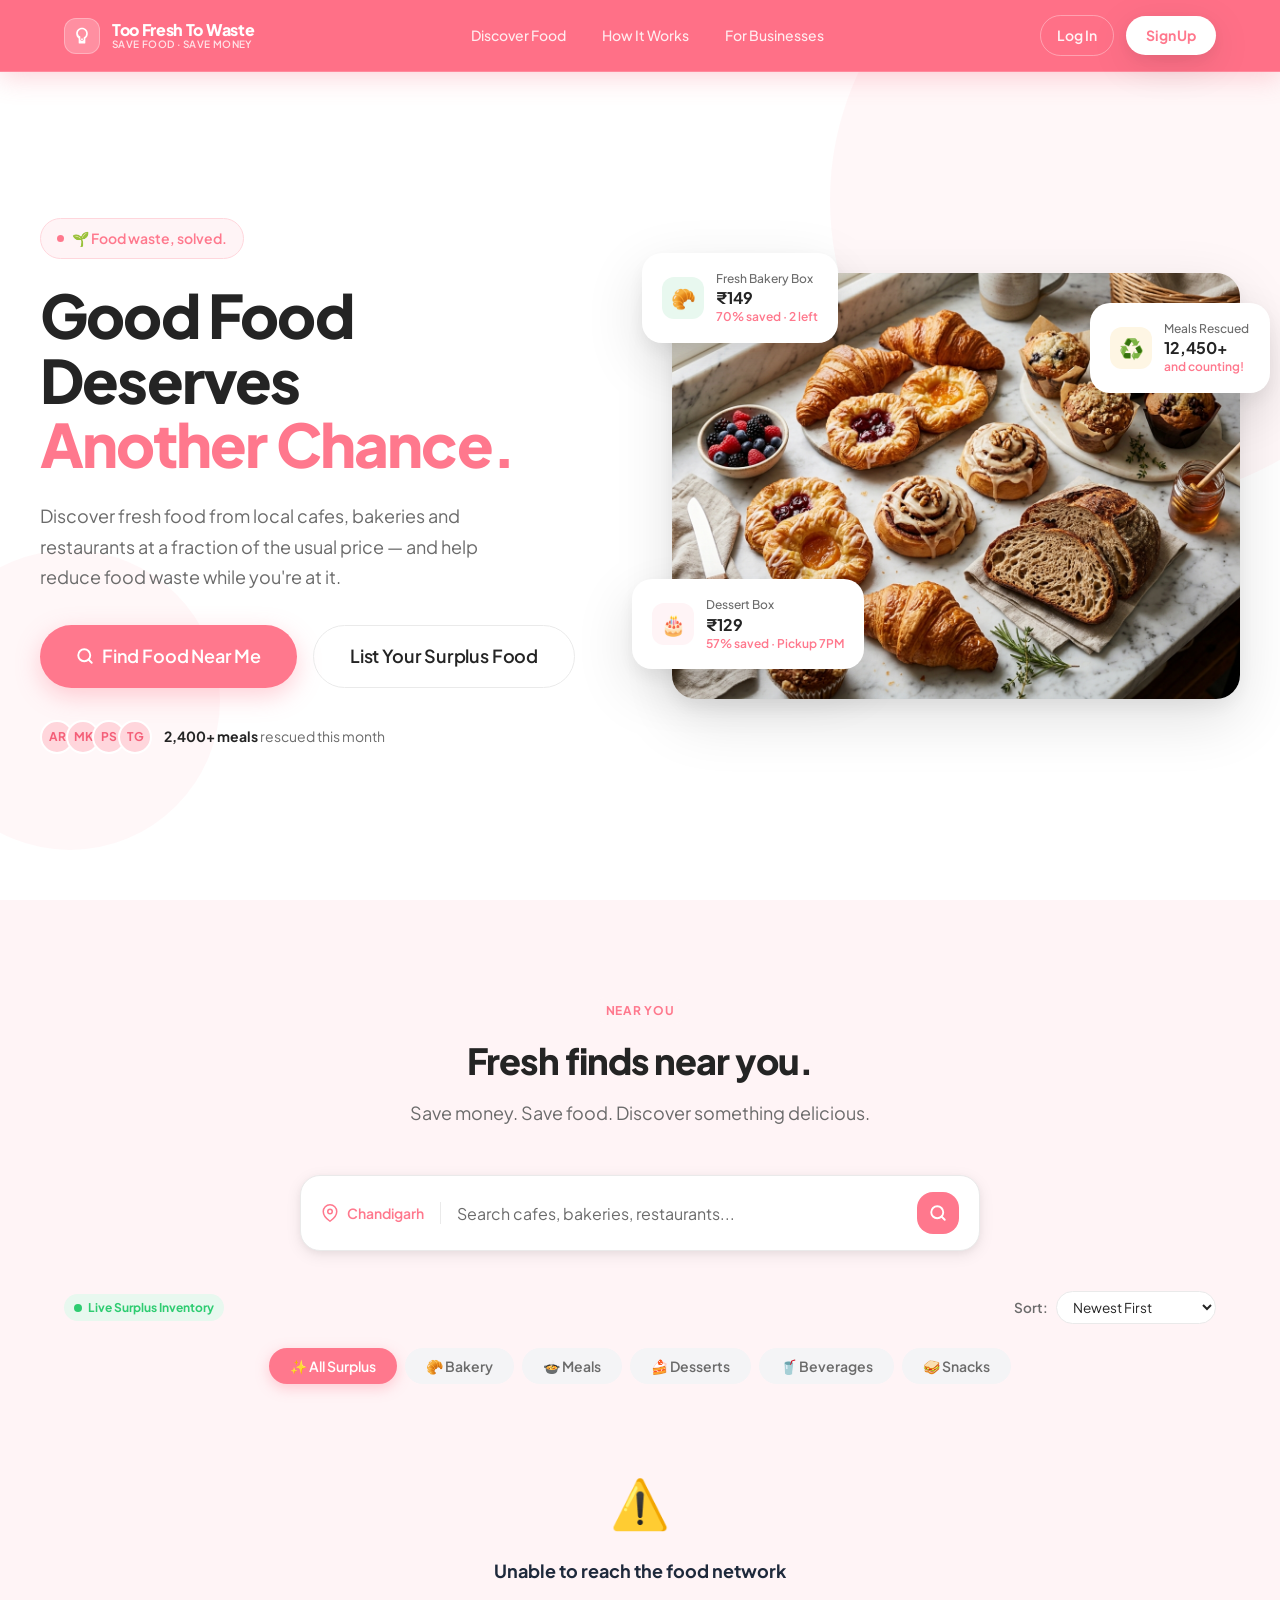
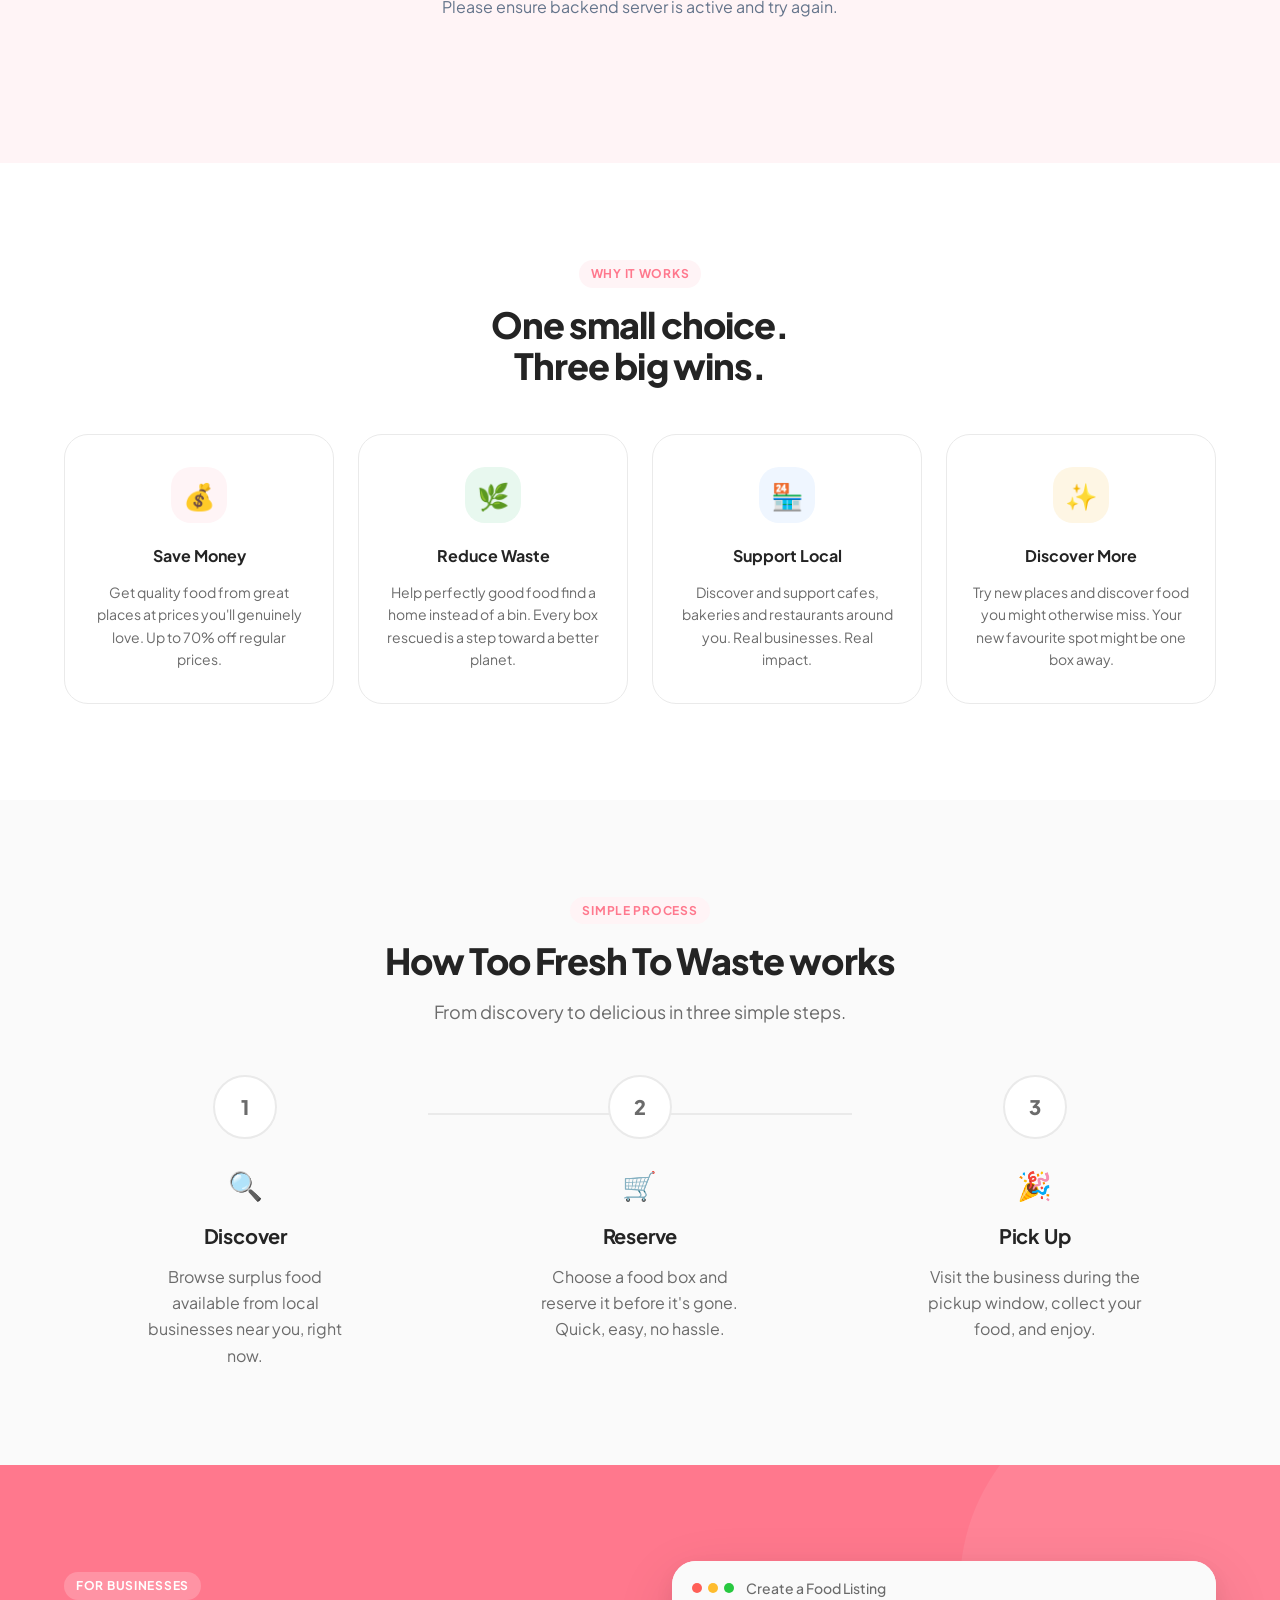
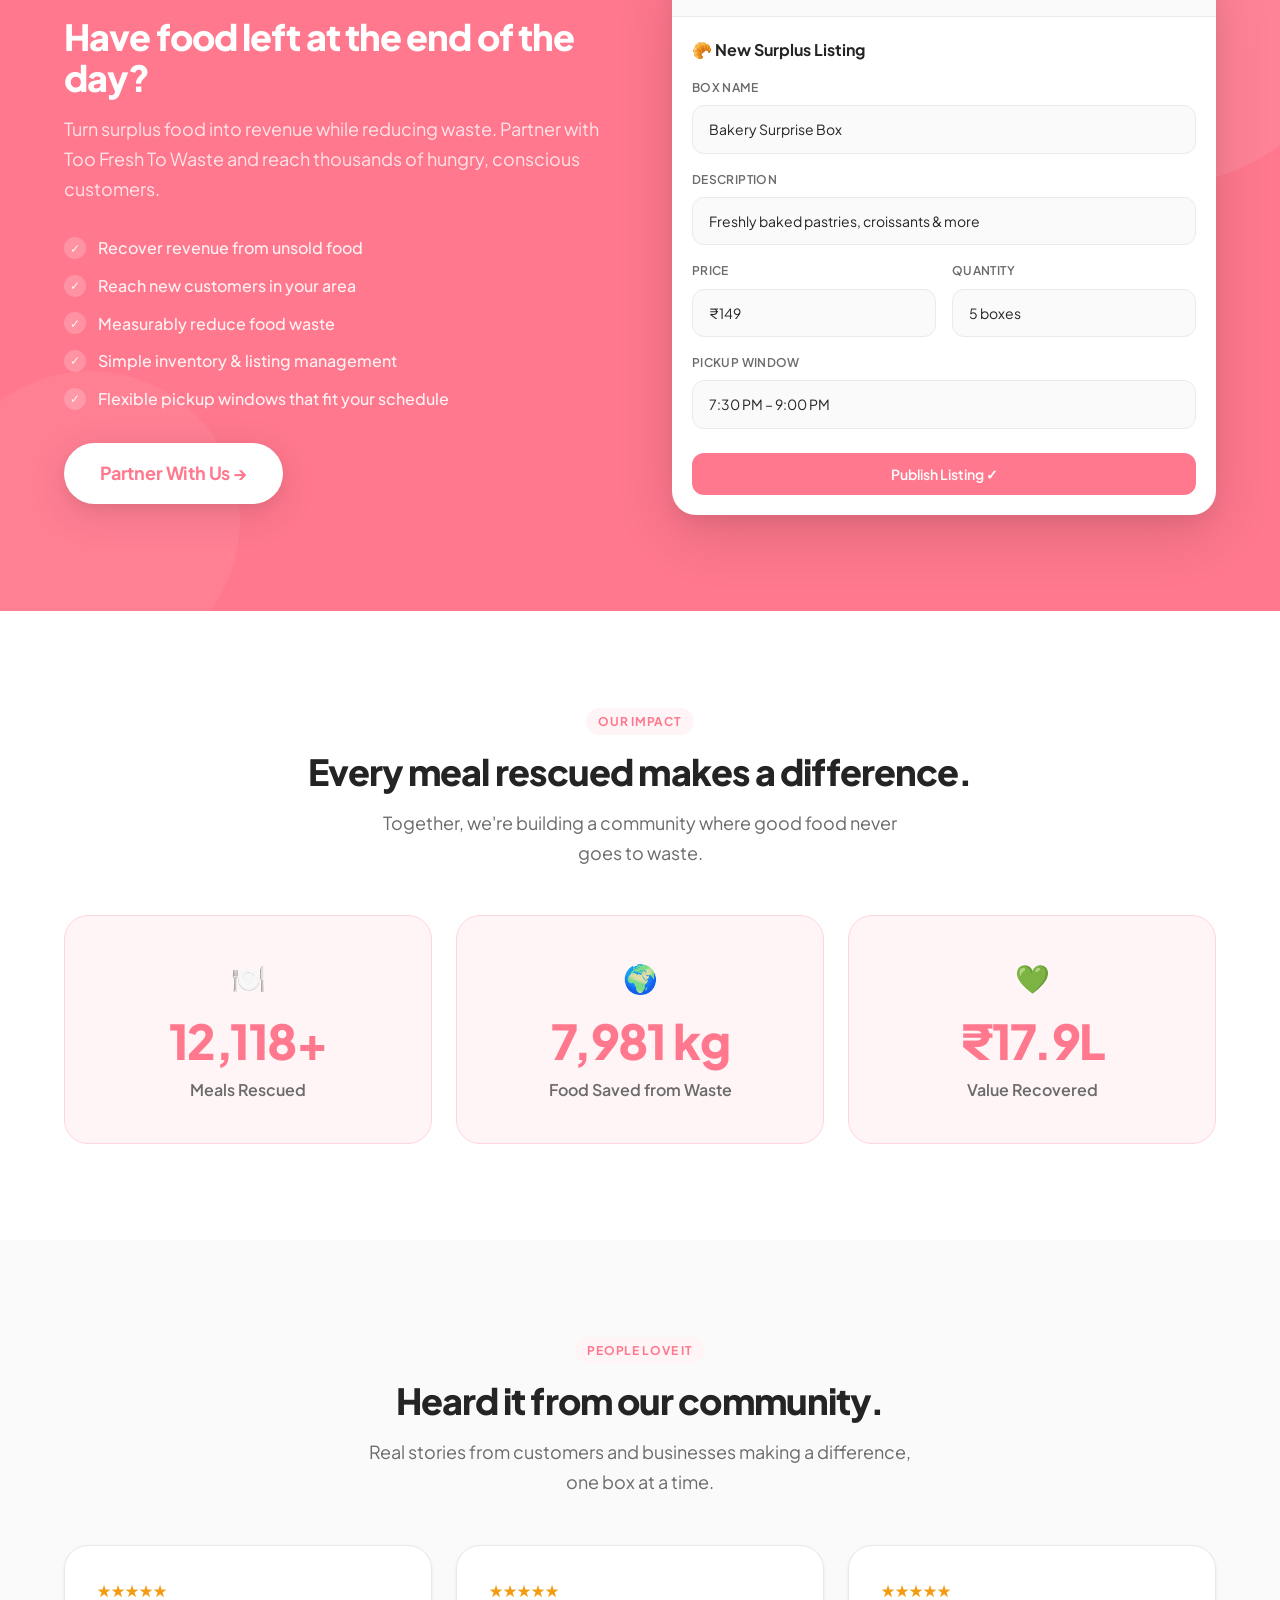
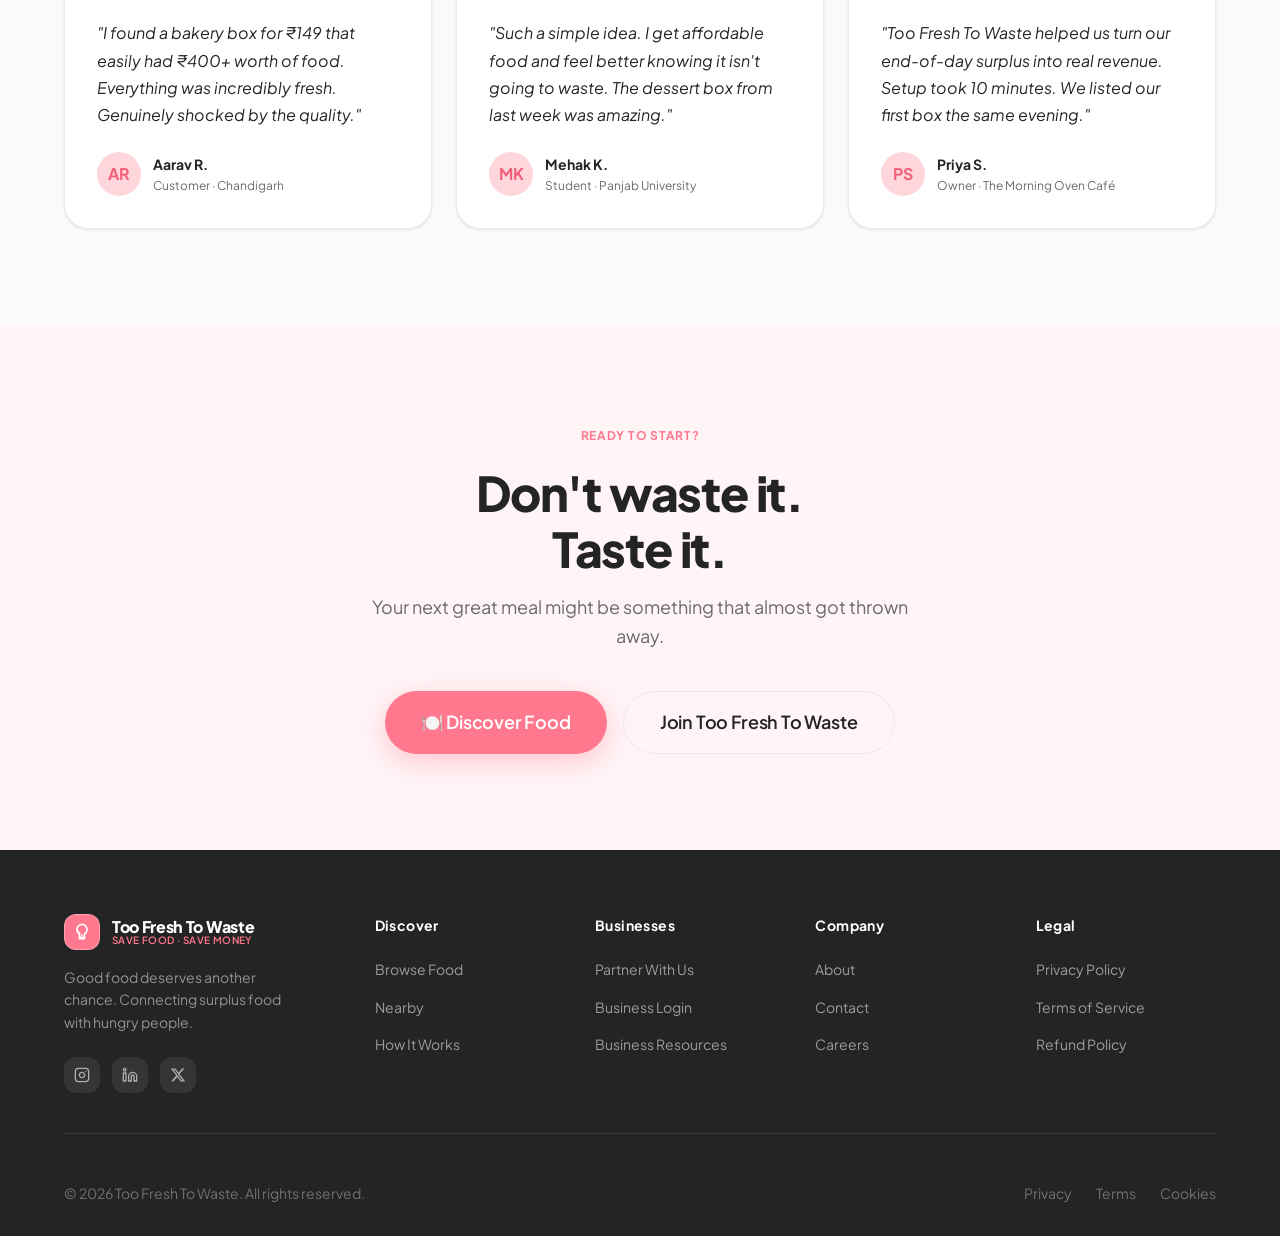
==== admin-dashboard.html @ fe107656 "feat: complete live full-stack TFTW platform with real-time sync, 3 portals, and atomic booking" ====
<!DOCTYPE html>
<html lang="en">
<head>
  <meta charset="UTF-8" />
  <meta name="viewport" content="width=device-width, initial-scale=1.0" />
  <title>Admin Supervision Portal — Too Fresh To Waste</title>
  <link rel="stylesheet" href="assets/css/style.css" />
  <link rel="preconnect" href="https://fonts.googleapis.com" />
  <link rel="preconnect" href="https://fonts.gstatic.com" crossorigin />
  <style>
    .chart-container {
      display: grid;
      grid-template-columns: 2fr 1fr;
      gap: 20px;
      margin-bottom: 28px;
    }
    .chart-card {
      background: #FFFFFF;
      border: 1px solid #E2E8F0;
      border-radius: var(--radius-lg);
      padding: 20px;
      box-shadow: 0 1px 3px rgba(0,0,0,0.04);
    }
    .bar-chart {
      display: flex;
      align-items: flex-end;
      gap: 16px;
      height: 180px;
      padding-top: 20px;
      border-bottom: 2px solid #E2E8F0;
    }
    .bar-col {
      flex: 1;
      display: flex;
      flex-direction: column;
      align-items: center;
      gap: 6px;
      height: 100%;
      justify-content: flex-end;
    }
    .bar-fill {
      width: 100%;
      max-width: 44px;
      background: var(--color-primary);
      border-top-left-radius: 6px;
      border-top-right-radius: 6px;
      transition: height 0.6s cubic-bezier(0.16, 1, 0.3, 1);
      position: relative;
    }
    .bar-fill:hover {
      background: var(--color-primary-hover);
    }
    .bar-fill:hover::after {
      content: attr(data-tooltip);
      position: absolute;
      top: -26px;
      left: 50%;
      transform: translateX(-50%);
      background: #1E293B;
      color: #FFF;
      font-size: 11px;
      padding: 2px 6px;
      border-radius: 4px;
      white-space: nowrap;
    }
    .bar-label {
      font-size: 11px;
      font-weight: 700;
      color: #64748B;
    }
    @media (max-width: 900px) {
      .chart-container {
        grid-template-columns: 1fr;
      }
    }
  </style>
</head>
<body>

  <div class="dash-layout">
    <!-- Sidebar -->
    <aside class="dash-sidebar">
      <div class="dash-brand">
        <a href="index.html" class="logo">
          <div class="logo-icon">
            <svg viewBox="0 0 24 24" xmlns="http://www.w3.org/2000/svg">
              <path d="M12 2C8 2 5 5 5 9c0 2.5 1.2 4.7 3 6.1V20a1 1 0 0 0 1 1h6a1 1 0 0 0 1-1v-4.9c1.8-1.4 3-3.6 3-6.1 0-4-3-7-7-7zm-1 16v-3h2v3h-2zm3-5.3V17h-4v-4.3A5 5 0 0 1 7 9c0-2.8 2.2-5 5-5s5 2.2 5 5a5 5 0 0 1-3 4.7z"/>
            </svg>
          </div>
          <div class="logo-text">
            <span class="brand-name">Too Fresh</span>
            <span class="brand-tagline">Admin Operations</span>
          </div>
        </a>
      </div>

      <nav class="dash-nav">
        <a href="#overview" class="dash-nav-item active" data-tab="overview">
          <span>📊 System Overview</span>
        </a>
        <a href="#orders" class="dash-nav-item" data-tab="orders">
          <span>📦 All Bookings</span>
          <span class="dash-nav-badge" id="adminBookingsBadge">0</span>
        </a>
        <a href="#restaurants" class="dash-nav-item" data-tab="restaurants">
          <span>🏪 Food Partners</span>
        </a>
        <a href="#listings" class="dash-nav-item" data-tab="listings">
          <span>🥐 Platform Listings</span>
        </a>
        <a href="#users" class="dash-nav-item" data-tab="users">
          <span>👥 User Accounts</span>
        </a>
        <a href="index.html" class="dash-nav-item" target="_blank">
          <span>🌐 Public Marketplace ↗</span>
        </a>
      </nav>

      <div style="padding-top:20px; border-top:1px solid #E2E8F0;">
        <div style="margin-bottom:12px; font-size:0.85rem; color:#64748B;">
          <strong id="adminName" style="color:#1E293B; display:block; font-size:0.95rem;">TFTW Administrator</strong>
          <span id="adminEmail">admin@tftw.dev</span>
        </div>
        <button class="btn btn-outline btn-sm" id="adminLogoutBtn" style="width:100%;">Log Out</button>
      </div>
    </aside>

    <!-- Main Content -->
    <main class="dash-main">
      <header class="dash-topbar">
        <div>
          <h2 id="pageTitle" style="font-size:1.35rem; font-weight:800; color:#1E293B;">Central Management Console</h2>
          <span style="font-size:0.82rem; color:#64748B;">Global monitoring of orders, partners, inventory &amp; waste saved</span>
        </div>
        <div style="display:flex; align-items:center; gap:16px;">
          <span class="live-pulse">Connected to Live Backend</span>
        </div>
      </header>

      <div class="dash-content">

        <!-- TAB 1: OVERVIEW -->
        <section id="tab-overview" class="tab-pane">
          <!-- KPI Metrics Row -->
          <div class="dash-stats-grid">
            <div class="dash-stat-card">
              <div class="dash-stat-icon green">💰</div>
              <div>
                <div class="dash-stat-value" id="kpiRevenue">₹0</div>
                <div class="dash-stat-label">Platform Volume</div>
              </div>
            </div>
            <div class="dash-stat-card">
              <div class="dash-stat-icon pink">🍽️</div>
              <div>
                <div class="dash-stat-value" id="kpiMealsSold">0</div>
                <div class="dash-stat-label">Meals Rescued</div>
              </div>
            </div>
            <div class="dash-stat-card">
              <div class="dash-stat-icon blue">📦</div>
              <div>
                <div class="dash-stat-value" id="kpiTotalBookings">0</div>
                <div class="dash-stat-label">Total Bookings</div>
              </div>
            </div>
            <div class="dash-stat-card">
              <div class="dash-stat-icon amber">🏪</div>
              <div>
                <div class="dash-stat-value" id="kpiPartners">0</div>
                <div class="dash-stat-label">Active Partners</div>
              </div>
            </div>
            <div class="dash-stat-card">
              <div class="dash-stat-icon green">🌱</div>
              <div>
                <div class="dash-stat-value" id="kpiFoodSaved">0 kg</div>
                <div class="dash-stat-label">Food Saved from Waste</div>
              </div>
            </div>
            <div class="dash-stat-card">
              <div class="dash-stat-icon pink">👥</div>
              <div>
                <div class="dash-stat-value" id="kpiCustomers">0</div>
                <div class="dash-stat-label">Customers</div>
              </div>
            </div>
          </div>

          <!-- Charts Visualization -->
          <div class="chart-container">
            <div class="chart-card">
              <h3 style="font-size:1.05rem; font-weight:700; color:#1E293B; margin-bottom:4px;">Daily Bookings Trend (Last 7 Days)</h3>
              <p style="font-size:0.8rem; color:#64748B; margin-bottom:12px;">Real-time booking volume per day</p>
              <div class="bar-chart" id="dailyTrendChart">
                <!-- Rendered dynamically -->
              </div>
            </div>

            <div class="chart-card">
              <h3 style="font-size:1.05rem; font-weight:700; color:#1E293B; margin-bottom:4px;">Order Status Breakdown</h3>
              <p style="font-size:0.8rem; color:#64748B; margin-bottom:16px;">Platform fulfillment health</p>
              <div id="statusBreakdown" style="display:flex; flex-direction:column; gap:12px;">
                <!-- Rendered dynamically -->
              </div>
            </div>
          </div>

          <!-- Live Activity Feed Table -->
          <div class="data-panel">
            <div class="data-panel-header">
              <div>
                <h3 style="font-size:1.1rem; font-weight:700; color:#1E293B;">Recent Marketplace Activity</h3>
                <p style="font-size:0.82rem; color:#64748B;">Latest bookings captured by the system</p>
              </div>
              <button class="btn btn-outline btn-sm" onclick="switchTab('orders')">View All Bookings →</button>
            </div>
            <div class="data-table-wrapper">
              <table class="data-table">
                <thead>
                  <tr>
                    <th>Order #</th>
                    <th>Customer</th>
                    <th>Food Partner</th>
                    <th>Item</th>
                    <th>Qty</th>
                    <th>Total</th>
                    <th>PIN</th>
                    <th>Status</th>
                    <th>Time</th>
                  </tr>
                </thead>
                <tbody id="overviewRecentOrdersTable">
                  <tr><td colspan="9" style="text-align:center; padding:30px; color:#888;">Loading activity...</td></tr>
                </tbody>
              </table>
            </div>
          </div>
        </section>

        <!-- TAB 2: ALL ORDERS -->
        <section id="tab-orders" class="tab-pane" style="display:none;">
          <div class="data-panel">
            <div class="data-panel-header">
              <div>
                <h3 style="font-size:1.1rem; font-weight:700; color:#1E293B;">Platform Bookings &amp; Orders</h3>
                <p style="font-size:0.82rem; color:#64748B;">Inspect, track, and verify customer orders across all food partners</p>
              </div>
              <div style="display:flex; gap:10px;">
                <select id="adminOrderStatusFilter" class="form-input" style="padding:6px 12px; font-size:0.85rem;" onchange="loadAdminOrders()">
                  <option value="">All Fulfillment Statuses</option>
                  <option value="CONFIRMED">Confirmed</option>
                  <option value="PENDING">Pending</option>
                  <option value="READY_FOR_PICKUP">Ready for Pickup</option>
                  <option value="COMPLETED">Completed</option>
                  <option value="CANCELLED">Cancelled</option>
                </select>
              </div>
            </div>
            <div class="data-table-wrapper">
              <table class="data-table">
                <thead>
                  <tr>
                    <th>Order #</th>
                    <th>Customer</th>
                    <th>Customer Phone</th>
                    <th>Restaurant</th>
                    <th>Item</th>
                    <th>Qty</th>
                    <th>Amount</th>
                    <th>Pickup Window</th>
                    <th>Status</th>
                    <th>Timestamp</th>
                  </tr>
                </thead>
                <tbody id="allAdminOrdersTable">
                  <tr><td colspan="10" style="text-align:center; padding:30px; color:#888;">Loading orders...</td></tr>
                </tbody>
              </table>
            </div>
          </div>
        </section>

        <!-- TAB 3: RESTAURANTS -->
        <section id="tab-restaurants" class="tab-pane" style="display:none;">
          <div class="data-panel">
            <div class="data-panel-header">
              <div>
                <h3 style="font-size:1.1rem; font-weight:700; color:#1E293B;">Registered Food Partners</h3>
                <p style="font-size:0.82rem; color:#64748B;">Supervise restaurant status, locations, and approval</p>
              </div>
            </div>
            <div class="data-table-wrapper">
              <table class="data-table">
                <thead>
                  <tr>
                    <th>Business Name</th>
                    <th>Owner Account</th>
                    <th>Category</th>
                    <th>City / Address</th>
                    <th>Phone</th>
                    <th>Status</th>
                    <th>Actions</th>
                  </tr>
                </thead>
                <tbody id="adminRestaurantsTable">
                  <tr><td colspan="7" style="text-align:center; padding:30px; color:#888;">Loading partners...</td></tr>
                </tbody>
              </table>
            </div>
          </div>
        </section>

        <!-- TAB 4: LISTINGS -->
        <section id="tab-listings" class="tab-pane" style="display:none;">
          <div class="data-panel">
            <div class="data-panel-header">
              <div>
                <h3 style="font-size:1.1rem; font-weight:700; color:#1E293B;">All Platform Food Listings</h3>
                <p style="font-size:0.82rem; color:#64748B;">Supervise surplus offerings across Chandigarh</p>
              </div>
            </div>
            <div class="data-table-wrapper">
              <table class="data-table">
                <thead>
                  <tr>
                    <th>Item Name</th>
                    <th>Food Partner</th>
                    <th>Category</th>
                    <th>Original</th>
                    <th>Discounted</th>
                    <th>Available Stock</th>
                    <th>Pickup Window</th>
                    <th>Status</th>
                    <th>Action</th>
                  </tr>
                </thead>
                <tbody id="adminListingsTable">
                  <tr><td colspan="9" style="text-align:center; padding:30px; color:#888;">Loading listings...</td></tr>
                </tbody>
              </table>
            </div>
          </div>
        </section>

        <!-- TAB 5: USERS -->
        <section id="tab-users" class="tab-pane" style="display:none;">
          <div class="data-panel">
            <div class="data-panel-header">
              <div>
                <h3 style="font-size:1.1rem; font-weight:700; color:#1E293B;">Platform Users</h3>
                <p style="font-size:0.82rem; color:#64748B;">Customer and Partner accounts with status toggle</p>
              </div>
              <input type="text" id="userSearchInput" class="form-input" placeholder="Search user by name or email..." style="max-width:280px; padding:6px 12px; font-size:0.85rem;" oninput="debounceUserSearch()" />
            </div>
            <div class="data-table-wrapper">
              <table class="data-table">
                <thead>
                  <tr>
                    <th>User ID</th>
                    <th>Name</th>
                    <th>Email</th>
                    <th>Phone</th>
                    <th>Role</th>
                    <th>Account Status</th>
                    <th>Joined</th>
                    <th>Action</th>
                  </tr>
                </thead>
                <tbody id="adminUsersTable">
                  <tr><td colspan="8" style="text-align:center; padding:30px; color:#888;">Loading users...</td></tr>
                </tbody>
              </table>
            </div>
          </div>
        </section>

      </div>
    </main>
  </div>

  <script src="assets/js/auth.js"></script>
  <script src="assets/js/api.js"></script>
  <script src="assets/js/realtime.js"></script>
  <script>
    // Guard: Only ADMIN accounts allowed
    if (!Auth.isLoggedIn()) {
      window.location.href = 'login.html';
    }

    const user = Auth.getUser();
    if (!user || (!user.is_staff && !user.is_superuser && user.account_type !== 'admin')) {
      alert('Access restricted to Platform Administrators.');
      window.location.href = 'index.html';
    }

    if (user) {
      document.getElementById('adminName').textContent = user.full_name || 'TFTW Administrator';
      document.getElementById('adminEmail').textContent = user.email;
    }

    document.getElementById('adminLogoutBtn').addEventListener('click', async () => {
      await Auth.logout();
      window.location.href = 'index.html';
    });

    let dashboardData = null;
    let analyticsData = null;

    async function initAdminPortal() {
      await Promise.all([loadDashboardStats(), loadAnalytics(), loadAdminOrders(), loadAdminRestaurants(), loadAdminListings(), loadAdminUsers()]);
    }

    async function loadDashboardStats() {
      const res = await API.getAdminDashboard();
      if (!res.ok || !res.data) return;

      dashboardData = res.data;
      const m = dashboardData.metrics;

      document.getElementById('kpiRevenue').textContent = '₹' + m.total_revenue.toFixed(2);
      document.getElementById('kpiMealsSold').textContent = m.food_items_sold;
      document.getElementById('kpiTotalBookings').textContent = m.total_bookings;
      document.getElementById('kpiPartners').textContent = m.active_restaurants;
      document.getElementById('kpiFoodSaved').textContent = m.estimated_kg_saved + ' kg';
      document.getElementById('kpiCustomers').textContent = m.total_customers;
      document.getElementById('adminBookingsBadge').textContent = m.total_bookings;

      // Status breakdown
      document.getElementById('statusBreakdown').innerHTML = `
        <div style="display:flex; justify-content:space-between; font-size:13px;">
          <span>Confirmed:</span> <strong>${m.confirmed_bookings}</strong>
        </div>
        <div style="display:flex; justify-content:space-between; font-size:13px;">
          <span>Ready for Pickup:</span> <strong>${m.ready_bookings}</strong>
        </div>
        <div style="display:flex; justify-content:space-between; font-size:13px;">
          <span>Completed:</span> <strong>${m.completed_bookings}</strong>
        </div>
        <div style="display:flex; justify-content:space-between; font-size:13px;">
          <span>Cancelled:</span> <strong>${m.cancelled_bookings}</strong>
        </div>
      `;

      // Recent Activity
      const tbody = document.getElementById('overviewRecentOrdersTable');
      if (dashboardData.recent_bookings.length === 0) {
        tbody.innerHTML = `<tr><td colspan="9" style="text-align:center; padding:30px; color:#888;">No recent bookings recorded yet.</td></tr>`;
      } else {
        tbody.innerHTML = dashboardData.recent_bookings.map(b => `
          <tr>
            <td><strong>#${b.booking_number}</strong></td>
            <td>${b.customer_name}</td>
            <td>${b.restaurant_name}</td>
            <td>${b.listing_name}</td>
            <td>${b.quantity}</td>
            <td><strong>₹${parseFloat(b.total_amount).toFixed(2)}</strong></td>
            <td><code>${b.pickup_code || '----'}</code></td>
            <td><span class="badge ${getStatusBadge(b.status)}">${b.status.replace(/_/g, ' ')}</span></td>
            <td>${new Date(b.created_at).toLocaleTimeString([], {hour:'2-digit', minute:'2-digit'})}</td>
          </tr>
        `).join('');
      }
    }

    async function loadAnalytics() {
      const res = await API.getAdminAnalytics();
      if (!res.ok || !res.data) return;
      analyticsData = res.data;

      const chart = document.getElementById('dailyTrendChart');
      const trends = analyticsData.daily_trends || [];
      const maxCount = Math.max(...trends.map(t => t.bookings), 1);

      chart.innerHTML = trends.map(t => {
        const heightPct = Math.max(Math.round((t.bookings / maxCount) * 100), 12);
        return `
          <div class="bar-col">
            <div class="bar-fill" style="height:${heightPct}%;" data-tooltip="${t.bookings} bookings (₹${t.revenue.toFixed(0)})"></div>
            <div class="bar-label">${t.date}</div>
          </div>
        `;
      }).join('');
    }

    async function loadAdminOrders() {
      const filter = document.getElementById('adminOrderStatusFilter').value;
      const res = await API.getBookings(filter);
      const tbody = document.getElementById('allAdminOrdersTable');

      if (!res.ok || !res.data || res.data.length === 0) {
        tbody.innerHTML = `<tr><td colspan="10" style="text-align:center; padding:30px; color:#888;">No orders found.</td></tr>`;
        return;
      }

      tbody.innerHTML = res.data.map(b => `
        <tr>
          <td><strong>#${b.booking_number}</strong></td>
          <td>${b.customer_name}</td>
          <td>${b.customer_phone || b.customer_email || '—'}</td>
          <td>${b.restaurant_name}</td>
          <td>${b.listing_name}</td>
          <td>${b.quantity}</td>
          <td><strong>₹${parseFloat(b.total_amount).toFixed(2)}</strong></td>
          <td>${b.pickup_start} – ${b.pickup_end}</td>
          <td><span class="badge ${getStatusBadge(b.status)}">${b.status.replace(/_/g, ' ')}</span></td>
          <td>${new Date(b.created_at).toLocaleDateString()} ${new Date(b.created_at).toLocaleTimeString([], {hour:'2-digit', minute:'2-digit'})}</td>
        </tr>
      `).join('');
    }

    async function loadAdminRestaurants() {
      const res = await API.getRestaurants();
      const tbody = document.getElementById('adminRestaurantsTable');
      if (!res.ok || !res.data || res.data.length === 0) {
        tbody.innerHTML = `<tr><td colspan="7" style="text-align:center; padding:30px; color:#888;">No restaurant partners registered.</td></tr>`;
        return;
      }

      tbody.innerHTML = res.data.map(r => `
        <tr>
          <td><strong>${r.business_name}</strong></td>
          <td>${r.owner_name} (${r.owner_email})</td>
          <td>${r.category}</td>
          <td>${r.city} · ${r.address}</td>
          <td>${r.phone || '—'}</td>
          <td><span class="badge ${r.status === 'active' ? 'badge-active' : 'badge-cancelled'}">${r.status}</span></td>
          <td>
            <button class="order-action-btn ${r.status === 'active' ? 'btn-cancel' : 'btn-confirm'}" onclick="toggleRestaurantStatus(${r.id}, '${r.status === 'active' ? 'suspended' : 'active'}')">
              ${r.status === 'active' ? 'Suspend' : 'Approve'}
            </button>
          </td>
        </tr>
      `).join('');
    }

    async function toggleRestaurantStatus(id, newStatus) {
      const res = await API.toggleRestaurantStatus(id, newStatus);
      if (res.ok) {
        Realtime.notify('Restaurant Status Updated', `Partner status changed to ${newStatus}`, 'info');
        loadAdminRestaurants();
      }
    }

    async function loadAdminListings() {
      const res = await API.getListings({ category: 'all' });
      const tbody = document.getElementById('adminListingsTable');
      if (!res.ok || !res.data || res.data.length === 0) {
        tbody.innerHTML = `<tr><td colspan="9" style="text-align:center; padding:30px; color:#888;">No listings currently active.</td></tr>`;
        return;
      }

      tbody.innerHTML = res.data.map(l => `
        <tr>
          <td><strong>${l.name}</strong></td>
          <td>${l.restaurant_name}</td>
          <td>${l.category}</td>
          <td>₹${parseFloat(l.original_price).toFixed(2)}</td>
          <td><strong style="color:var(--color-primary);">₹${parseFloat(l.discounted_price).toFixed(2)}</strong></td>
          <td>${l.quantity_available} / ${l.quantity}</td>
          <td>${l.pickup_start} – ${l.pickup_end}</td>
          <td><span class="badge ${l.status === 'active' ? 'badge-active' : 'badge-inactive'}">${l.status}</span></td>
          <td>
            <button class="order-action-btn ${l.status === 'active' ? 'btn-cancel' : 'btn-confirm'}" onclick="toggleListingAdmin(${l.id}, '${l.status === 'active' ? 'inactive' : 'active'}')">
              ${l.status === 'active' ? 'Deactivate' : 'Activate'}
            </button>
          </td>
        </tr>
      `).join('');
    }

    async function toggleListingAdmin(id, newStatus) {
      const res = await API.updateListing(id, { status: newStatus });
      if (res.ok) {
        Realtime.notify('Listing Updated', `Listing is now ${newStatus}`, 'info');
        loadAdminListings();
      }
    }

    let searchTimer = null;
    function debounceUserSearch() {
      clearTimeout(searchTimer);
      searchTimer = setTimeout(loadAdminUsers, 300);
    }

    async function loadAdminUsers() {
      const query = document.getElementById('userSearchInput').value;
      const res = await API.getAdminUsers(query);
      const tbody = document.getElementById('adminUsersTable');
      if (!res.ok || !res.data || res.data.length === 0) {
        tbody.innerHTML = `<tr><td colspan="8" style="text-align:center; padding:30px; color:#888;">No users found.</td></tr>`;
        return;
      }

      tbody.innerHTML = res.data.map(u => `
        <tr>
          <td>#${u.id}</td>
          <td><strong>${u.full_name}</strong></td>
          <td>${u.email}</td>
          <td>${u.phone || '—'}</td>
          <td><span class="badge" style="background:#F1F5F9; color:#475569;">${u.account_type.toUpperCase()}</span></td>
          <td><span class="badge ${u.is_active ? 'badge-active' : 'badge-cancelled'}">${u.is_active ? 'Active' : 'Disabled'}</span></td>
          <td>${new Date(u.date_joined).toLocaleDateString()}</td>
          <td>
            <button class="order-action-btn ${u.is_active ? 'btn-cancel' : 'btn-confirm'}" onclick="toggleUser(${u.id}, ${!u.is_active})">
              ${u.is_active ? 'Disable' : 'Enable'}
            </button>
          </td>
        </tr>
      `).join('');
    }

    async function toggleUser(id, newActive) {
      const res = await API.toggleUserStatus(id, newActive);
      if (res.ok) {
        Realtime.notify('User Updated', res.data.message, 'info');
        loadAdminUsers();
      } else {
        alert(res.data?.error || 'Action failed.');
      }
    }

    function getStatusBadge(status) {
      if (status === 'CONFIRMED') return 'badge-confirmed';
      if (status === 'READY_FOR_PICKUP') return 'badge-ready';
      if (status === 'COMPLETED') return 'badge-completed';
      if (status === 'CANCELLED') return 'badge-cancelled';
      return 'badge-pending';
    }

    // Tab Navigation
    function switchTab(tabId) {
      document.querySelectorAll('.tab-pane').forEach(el => el.style.display = 'none');
      document.querySelectorAll('.dash-nav-item').forEach(el => el.classList.remove('active'));

      const pane = document.getElementById('tab-' + tabId);
      if (pane) pane.style.display = 'block';

      const navItem = document.querySelector(`[data-tab="${tabId}"]`);
      if (navItem) navItem.classList.add('active');

      const titleMap = {
        overview: 'Central Management Console',
        orders: 'All Platform Bookings & Orders',
        restaurants: 'Registered Food Partners',
        listings: 'Platform Food Offerings',
        users: 'User Account Management',
      };
      document.getElementById('pageTitle').textContent = titleMap[tabId] || 'Admin Console';
    }

    document.querySelectorAll('.dash-nav-item[data-tab]').forEach(item => {
      item.addEventListener('click', (e) => {
        e.preventDefault();
        switchTab(item.dataset.tab);
      });
    });

    // ─── Realtime Event Handlers for Admin ───
    Realtime.on('booking_created', (data) => {
      Realtime.notify('New Booking Logged', `Order #${data.booking.booking_number} (${data.booking.listing_name}) booked by ${data.customer_name}!`, 'info');
      loadDashboardStats();
      loadAdminOrders();
      loadAnalytics();
    });

    Realtime.on('listing_created', (data) => {
      Realtime.notify('New Surplus Food Listed', `${data.name} published by ${data.restaurant_name}`, 'info');
      loadDashboardStats();
      loadAdminListings();
    });

    Realtime.on('booking_status_changed', (data) => {
      loadDashboardStats();
      loadAdminOrders();
      loadAnalytics();
    });

    initAdminPortal();
  </script>
</body>
</html>
---- assets/css/style.css ----
/* =============================================
   TOO FRESH TO WASTE — Design System
   ============================================= */

/* --- Google Fonts Import --- */
@import url('https://fonts.googleapis.com/css2?family=Plus+Jakarta+Sans:ital,wght@0,300;0,400;0,500;0,600;0,700;0,800;1,400&display=swap');

/* --- Design Tokens --- */
:root {
  /* Colors */
  --color-primary: #FF788D;
  --color-primary-hover: #F45F78;
  --color-primary-light: #FFF4F6;
  --color-primary-mid: #FFD6DC;
  --color-white: #FFFFFF;
  --color-text: #242424;
  --color-text-secondary: #6B6B6B;
  --color-border: #EAEAEA;
  --color-bg: #FAFAFA;
  --color-green: #2ECC71;
  --color-green-light: #E8F8EF;
  --color-amber: #F39C12;
  --color-amber-light: #FEF6E4;

  /* Typography */
  --font-family: 'Plus Jakarta Sans', -apple-system, BlinkMacSystemFont, 'Segoe UI', sans-serif;
  --font-size-xs: 0.75rem;
  --font-size-sm: 0.875rem;
  --font-size-base: 1rem;
  --font-size-lg: 1.125rem;
  --font-size-xl: 1.25rem;
  --font-size-2xl: 1.5rem;
  --font-size-3xl: 1.875rem;
  --font-size-4xl: 2.25rem;
  --font-size-5xl: 3rem;
  --font-size-6xl: 3.75rem;

  /* Spacing */
  --space-1: 0.25rem;
  --space-2: 0.5rem;
  --space-3: 0.75rem;
  --space-4: 1rem;
  --space-5: 1.25rem;
  --space-6: 1.5rem;
  --space-8: 2rem;
  --space-10: 2.5rem;
  --space-12: 3rem;
  --space-16: 4rem;
  --space-20: 5rem;
  --space-24: 6rem;
  --space-32: 8rem;

  /* Border Radius */
  --radius-sm: 8px;
  --radius-md: 12px;
  --radius-lg: 16px;
  --radius-xl: 20px;
  --radius-2xl: 24px;
  --radius-full: 9999px;

  /* Shadows */
  --shadow-sm: 0 1px 3px rgba(0,0,0,0.06), 0 1px 2px rgba(0,0,0,0.04);
  --shadow-md: 0 4px 16px rgba(0,0,0,0.08), 0 2px 6px rgba(0,0,0,0.04);
  --shadow-lg: 0 10px 40px rgba(0,0,0,0.10), 0 4px 12px rgba(0,0,0,0.05);
  --shadow-xl: 0 20px 60px rgba(0,0,0,0.12), 0 8px 20px rgba(0,0,0,0.06);
  --shadow-primary: 0 8px 24px rgba(255, 120, 141, 0.35);

  /* Transitions */
  --transition-fast: 150ms ease;
  --transition-base: 250ms ease;
  --transition-slow: 400ms ease;

  /* Layout */
  --container-max: 1200px;
  --navbar-height: 72px;
}

/* --- Reset & Base --- */
*, *::before, *::after {
  box-sizing: border-box;
  margin: 0;
  padding: 0;
}

html {
  scroll-behavior: smooth;
  font-size: 16px;
  -webkit-font-smoothing: antialiased;
  -moz-osx-font-smoothing: grayscale;
}

body {
  font-family: var(--font-family);
  color: var(--color-text);
  background: var(--color-white);
  line-height: 1.6;
  overflow-x: hidden;
}

img {
  max-width: 100%;
  height: auto;
  display: block;
}

a {
  text-decoration: none;
  color: inherit;
}

ul { list-style: none; }

button {
  border: none;
  cursor: pointer;
  font-family: var(--font-family);
}

input, textarea, select {
  font-family: var(--font-family);
}

/* --- Container --- */
.container {
  max-width: var(--container-max);
  margin: 0 auto;
  padding: 0 var(--space-6);
}

/* =============================================
   BUTTONS
   ============================================= */
.btn {
  display: inline-flex;
  align-items: center;
  justify-content: center;
  gap: var(--space-2);
  padding: 0.75rem 1.75rem;
  border-radius: var(--radius-full);
  font-size: var(--font-size-base);
  font-weight: 600;
  transition: all var(--transition-base);
  cursor: pointer;
  white-space: nowrap;
  letter-spacing: -0.01em;
}

.btn-primary {
  background: var(--color-primary);
  color: var(--color-white);
  box-shadow: var(--shadow-primary);
}

.btn-primary:hover {
  background: var(--color-primary-hover);
  transform: translateY(-2px);
  box-shadow: 0 12px 30px rgba(255, 120, 141, 0.45);
}

.btn-primary:active {
  transform: translateY(0);
  box-shadow: var(--shadow-primary);
}

.btn-outline {
  background: transparent;
  color: var(--color-text);
  border: 1.5px solid var(--color-border);
}

.btn-outline:hover {
  border-color: var(--color-primary);
  color: var(--color-primary);
  background: var(--color-primary-light);
  transform: translateY(-2px);
}

.btn-ghost {
  background: transparent;
  color: var(--color-text);
  padding: 0.75rem 1.25rem;
}

.btn-ghost:hover {
  color: var(--color-primary);
  background: var(--color-primary-light);
  border-radius: var(--radius-full);
}

.btn-white {
  background: var(--color-white);
  color: var(--color-primary);
  font-weight: 700;
  box-shadow: var(--shadow-lg);
}

.btn-white:hover {
  transform: translateY(-2px);
  box-shadow: var(--shadow-xl);
}

.btn-white-outline {
  background: transparent;
  color: var(--color-white);
  border: 2px solid rgba(255,255,255,0.6);
}

.btn-white-outline:hover {
  background: rgba(255,255,255,0.15);
  border-color: var(--color-white);
  transform: translateY(-2px);
}

.btn-lg {
  padding: 1rem 2.25rem;
  font-size: var(--font-size-lg);
}

.btn-sm {
  padding: 0.5rem 1.25rem;
  font-size: var(--font-size-sm);
}

/* =============================================
   NAVBAR
   ============================================= */
.navbar {
  position: fixed;
  top: 0;
  left: 0;
  right: 0;
  z-index: 1000;
  height: var(--navbar-height);
  background: rgba(255, 100, 125, 0.92);
  backdrop-filter: blur(18px) saturate(180%);
  -webkit-backdrop-filter: blur(18px) saturate(180%);
  border-bottom: 1px solid rgba(255, 255, 255, 0.18);
  box-shadow: 0 4px 28px rgba(244, 95, 120, 0.30);
  transition: background var(--transition-base), box-shadow var(--transition-base), border-color var(--transition-base);
}

.navbar.scrolled {
  background: rgba(240, 80, 105, 0.97);
  border-color: rgba(255, 255, 255, 0.22);
  box-shadow: 0 8px 32px rgba(244, 95, 120, 0.28);
}

.navbar-inner {
  display: flex;
  align-items: center;
  justify-content: space-between;
  height: 100%;
}

/* Logo */
.logo {
  display: flex;
  align-items: center;
  gap: var(--space-3);
  flex-shrink: 0;
}

.logo-icon {
  width: 36px;
  height: 36px;
  background: rgba(255, 255, 255, 0.22);
  border: 1.5px solid rgba(255, 255, 255, 0.3);
  border-radius: var(--radius-md);
  display: flex;
  align-items: center;
  justify-content: center;
  flex-shrink: 0;
}

.logo-icon svg {
  width: 20px;
  height: 20px;
  fill: white;
}

.logo-text {
  display: flex;
  flex-direction: column;
  line-height: 1.1;
}

.logo-text .brand-name {
  font-size: var(--font-size-base);
  font-weight: 800;
  color: var(--color-white);
  letter-spacing: -0.02em;
}

.logo-text .brand-tagline {
  font-size: 10px;
  color: rgba(255, 255, 255, 0.80);
  font-weight: 600;
  letter-spacing: 0.04em;
  text-transform: uppercase;
}

/* Nav Links */
.nav-links {
  display: flex;
  align-items: center;
  gap: var(--space-1);
}

.nav-link {
  padding: var(--space-2) var(--space-4);
  color: rgba(255, 255, 255, 0.88);
  font-size: var(--font-size-sm);
  font-weight: 500;
  border-radius: var(--radius-full);
  transition: all var(--transition-fast);
}

.nav-link:hover {
  color: var(--color-white);
  background: rgba(255, 255, 255, 0.18);
}

/* Nav Actions */
.nav-actions {
  display: flex;
  align-items: center;
  gap: var(--space-3);
}

.nav-login {
  color: rgba(255, 255, 255, 0.92);
  font-size: var(--font-size-sm);
  font-weight: 600;
  padding: var(--space-2) var(--space-4);
  border-radius: var(--radius-full);
  border: 1.5px solid rgba(255, 255, 255, 0.35);
  transition: all var(--transition-fast);
}

.nav-login:hover {
  color: var(--color-white);
  background: rgba(255, 255, 255, 0.18);
  border-color: rgba(255, 255, 255, 0.6);
}

/* Hamburger */
.hamburger {
  display: none;
  flex-direction: column;
  gap: 5px;
  cursor: pointer;
  padding: var(--space-2);
  border-radius: var(--radius-sm);
  background: none;
  transition: background var(--transition-fast);
}

.hamburger:hover {
  background: rgba(255, 255, 255, 0.18);
}

.hamburger span {
  display: block;
  width: 22px;
  height: 2px;
  background: var(--color-white);
  border-radius: 2px;
  transition: all var(--transition-base);
}

.hamburger.open span:nth-child(1) {
  transform: translateY(7px) rotate(45deg);
}
.hamburger.open span:nth-child(2) {
  opacity: 0;
  transform: scaleX(0);
}
.hamburger.open span:nth-child(3) {
  transform: translateY(-7px) rotate(-45deg);
}

/* Mobile Nav */
.mobile-nav {
  display: none;
  position: fixed;
  top: var(--navbar-height);
  left: 0;
  right: 0;
  background: var(--color-white);
  border-bottom: 1px solid var(--color-border);
  padding: var(--space-4) var(--space-6);
  box-shadow: var(--shadow-lg);
  z-index: 999;
  transform: translateY(-8px);
  opacity: 0;
  transition: all var(--transition-base);
}

.mobile-nav.open {
  display: block;
  transform: translateY(0);
  opacity: 1;
}

.mobile-nav-links {
  display: flex;
  flex-direction: column;
  gap: var(--space-1);
  margin-bottom: var(--space-4);
}

.mobile-nav-link {
  display: block;
  padding: var(--space-3) var(--space-4);
  color: var(--color-text);
  font-weight: 500;
  border-radius: var(--radius-md);
  transition: all var(--transition-fast);
}

.mobile-nav-link:hover {
  background: var(--color-primary-light);
  color: var(--color-primary);
}

.mobile-nav-actions {
  display: flex;
  flex-direction: column;
  gap: var(--space-3);
  padding-top: var(--space-4);
  border-top: 1px solid var(--color-border);
}

.mobile-nav-actions .btn {
  width: 100%;
  justify-content: center;
}

/* =============================================
   HERO SECTION
   ============================================= */
.hero {
  min-height: 100vh;
  display: flex;
  align-items: center;
  padding-top: var(--navbar-height);
  background: var(--color-white);
  position: relative;
  overflow: hidden;
}

.hero-bg-blob {
  position: absolute;
  border-radius: 50%;
  background: var(--color-primary-light);
  opacity: 0.7;
  pointer-events: none;
}

.hero-bg-blob-1 {
  width: 600px;
  height: 600px;
  top: -100px;
  right: -150px;
  animation: blobFloat 8s ease-in-out infinite;
}

.hero-bg-blob-2 {
  width: 300px;
  height: 300px;
  bottom: 50px;
  left: -80px;
  animation: blobFloat 10s ease-in-out infinite reverse;
}

@keyframes blobFloat {
  0%, 100% { transform: translate(0, 0) scale(1); }
  33% { transform: translate(15px, -20px) scale(1.03); }
  66% { transform: translate(-10px, 10px) scale(0.98); }
}

.hero-inner {
  display: grid;
  grid-template-columns: 1fr 1fr;
  gap: var(--space-16);
  align-items: center;
  padding: var(--space-20) 0;
  width: 100%;
}

.hero-content {
  animation: heroFadeUp 0.8s ease forwards;
}

.hero-badge {
  display: inline-flex;
  align-items: center;
  gap: var(--space-2);
  background: var(--color-primary-light);
  color: var(--color-primary);
  padding: var(--space-2) var(--space-4);
  border-radius: var(--radius-full);
  font-size: var(--font-size-sm);
  font-weight: 600;
  margin-bottom: var(--space-6);
  border: 1px solid var(--color-primary-mid);
}

.hero-badge .dot {
  width: 7px;
  height: 7px;
  background: var(--color-primary);
  border-radius: 50%;
  animation: pulse 2s infinite;
}

@keyframes pulse {
  0%, 100% { opacity: 1; transform: scale(1); }
  50% { opacity: 0.6; transform: scale(1.3); }
}

.hero-headline {
  font-size: var(--font-size-6xl);
  font-weight: 800;
  line-height: 1.08;
  letter-spacing: -0.03em;
  color: var(--color-text);
  margin-bottom: var(--space-6);
}

.hero-headline .accent {
  color: var(--color-primary);
  position: relative;
  display: inline-block;
}

.hero-subtext {
  font-size: var(--font-size-lg);
  color: var(--color-text-secondary);
  line-height: 1.7;
  max-width: 480px;
  margin-bottom: var(--space-8);
}

.hero-actions {
  display: flex;
  gap: var(--space-4);
  flex-wrap: wrap;
}

.hero-social-proof {
  display: flex;
  align-items: center;
  gap: var(--space-3);
  margin-top: var(--space-8);
}

.hero-avatars {
  display: flex;
}

.hero-avatar {
  width: 34px;
  height: 34px;
  border-radius: 50%;
  background: var(--color-primary-mid);
  border: 2px solid white;
  display: flex;
  align-items: center;
  justify-content: center;
  font-size: 12px;
  font-weight: 700;
  color: var(--color-primary-hover);
  margin-left: -8px;
}

.hero-avatar:first-child { margin-left: 0; }

.hero-social-text {
  font-size: var(--font-size-sm);
  color: var(--color-text-secondary);
}

.hero-social-text strong {
  color: var(--color-text);
  font-weight: 700;
}

/* Hero Visual */
.hero-visual {
  position: relative;
  animation: heroFadeIn 1s ease 0.3s both;
}

.hero-image-wrapper {
  position: relative;
  border-radius: var(--radius-2xl);
  overflow: hidden;
  box-shadow: var(--shadow-xl);
  aspect-ratio: 4/3;
}

.hero-image-wrapper img {
  width: 100%;
  height: 100%;
  object-fit: cover;
  transition: transform var(--transition-slow);
}

.hero-image-wrapper:hover img {
  transform: scale(1.03);
}

/* Floating Cards */
.float-card {
  position: absolute;
  background: var(--color-white);
  border-radius: var(--radius-xl);
  padding: var(--space-4) var(--space-5);
  box-shadow: var(--shadow-xl);
  display: flex;
  align-items: center;
  gap: var(--space-3);
  animation: cardFloat 6s ease-in-out infinite;
  min-width: 180px;
  z-index: 10;
}

.float-card-1 {
  top: -20px;
  left: -30px;
  animation-delay: 0s;
  z-index: 10;
}

.float-card-2 {
  bottom: 30px;
  left: -40px;
  animation-delay: 2s;
  z-index: 10;
}

.float-card-3 {
  top: 30px;
  right: -30px;
  animation-delay: 1s;
  z-index: 10;
}

@keyframes cardFloat {
  0%, 100% { transform: translateY(0); }
  50% { transform: translateY(-10px); }
}

.float-card-icon {
  width: 42px;
  height: 42px;
  border-radius: var(--radius-md);
  display: flex;
  align-items: center;
  justify-content: center;
  font-size: 20px;
  flex-shrink: 0;
}

.float-card-icon.green { background: var(--color-green-light); }
.float-card-icon.pink { background: var(--color-primary-light); }
.float-card-icon.amber { background: var(--color-amber-light); }

.float-card-info .label {
  font-size: var(--font-size-xs);
  color: var(--color-text-secondary);
  font-weight: 500;
}

.float-card-info .value {
  font-size: var(--font-size-base);
  font-weight: 700;
  color: var(--color-text);
  line-height: 1.2;
}

.float-card-info .sub {
  font-size: var(--font-size-xs);
  color: var(--color-primary);
  font-weight: 600;
}

/* Hero Animations */
@keyframes heroFadeUp {
  from {
    opacity: 0;
    transform: translateY(30px);
  }
  to {
    opacity: 1;
    transform: translateY(0);
  }
}

@keyframes heroFadeIn {
  from {
    opacity: 0;
    transform: translateX(30px);
  }
  to {
    opacity: 1;
    transform: translateX(0);
  }
}

/* =============================================
   SECTION COMMONS
   ============================================= */
.section {
  padding: var(--space-24) 0;
}

.section-sm {
  padding: var(--space-16) 0;
}

.section-header {
  text-align: center;
  margin-bottom: var(--space-12);
}

.section-label {
  display: inline-block;
  background: var(--color-primary-light);
  color: var(--color-primary);
  padding: var(--space-1) var(--space-3);
  border-radius: var(--radius-full);
  font-size: var(--font-size-xs);
  font-weight: 700;
  letter-spacing: 0.06em;
  text-transform: uppercase;
  margin-bottom: var(--space-4);
}

.section-title {
  font-size: var(--font-size-4xl);
  font-weight: 800;
  letter-spacing: -0.025em;
  line-height: 1.15;
  color: var(--color-text);
  margin-bottom: var(--space-4);
}

.section-subtitle {
  font-size: var(--font-size-lg);
  color: var(--color-text-secondary);
  line-height: 1.65;
  max-width: 560px;
  margin: 0 auto;
}

/* =============================================
   DISCOVER / LOCATION SECTION
   ============================================= */
.discover {
  background: var(--color-primary-light);
}

.location-bar {
  background: var(--color-white);
  border: 1.5px solid var(--color-border);
  border-radius: var(--radius-xl);
  display: flex;
  align-items: center;
  gap: var(--space-4);
  padding: var(--space-4) var(--space-5);
  max-width: 680px;
  margin: 0 auto var(--space-10);
  box-shadow: var(--shadow-md);
  transition: box-shadow var(--transition-base), border-color var(--transition-base);
}

.location-bar:focus-within {
  border-color: var(--color-primary);
  box-shadow: 0 0 0 4px rgba(255,120,141,0.12), var(--shadow-md);
}

.location-pin {
  display: flex;
  align-items: center;
  gap: var(--space-2);
  padding-right: var(--space-4);
  border-right: 1.5px solid var(--color-border);
  color: var(--color-primary);
  font-size: var(--font-size-sm);
  font-weight: 600;
  white-space: nowrap;
  flex-shrink: 0;
}

.location-pin svg {
  width: 18px;
  height: 18px;
}

.location-input {
  flex: 1;
  border: none;
  outline: none;
  font-size: var(--font-size-base);
  color: var(--color-text);
  background: transparent;
}

.location-input::placeholder {
  color: var(--color-text-secondary);
}

.location-search-btn {
  background: var(--color-primary);
  color: white;
  border: none;
  border-radius: var(--radius-lg);
  width: 42px;
  height: 42px;
  display: flex;
  align-items: center;
  justify-content: center;
  cursor: pointer;
  transition: all var(--transition-base);
  flex-shrink: 0;
}

.location-search-btn:hover {
  background: var(--color-primary-hover);
  transform: scale(1.05);
}

/* Food Cards Grid */
.food-grid {
  display: grid;
  grid-template-columns: repeat(3, 1fr);
  gap: var(--space-6);
}

.food-card {
  background: var(--color-white);
  border-radius: var(--radius-2xl);
  overflow: hidden;
  box-shadow: var(--shadow-md);
  transition: all var(--transition-base);
  cursor: pointer;
  position: relative;
}

.food-card:hover {
  transform: translateY(-6px);
  box-shadow: var(--shadow-xl);
}

.food-card-image {
  position: relative;
  aspect-ratio: 4/3;
  overflow: hidden;
}

.food-card-image img {
  width: 100%;
  height: 100%;
  object-fit: cover;
  transition: transform var(--transition-slow);
}

.food-card:hover .food-card-image img {
  transform: scale(1.06);
}

.food-card-discount {
  position: absolute;
  top: var(--space-3);
  left: var(--space-3);
  background: var(--color-primary);
  color: white;
  font-size: var(--font-size-xs);
  font-weight: 700;
  padding: var(--space-1) var(--space-3);
  border-radius: var(--radius-full);
  letter-spacing: 0.02em;
}

.food-card-availability {
  position: absolute;
  top: var(--space-3);
  right: var(--space-3);
  background: rgba(255,255,255,0.95);
  backdrop-filter: blur(4px);
  color: var(--color-text);
  font-size: var(--font-size-xs);
  font-weight: 600;
  padding: var(--space-1) var(--space-3);
  border-radius: var(--radius-full);
  display: flex;
  align-items: center;
  gap: 5px;
}

.food-card-availability .dot {
  width: 6px;
  height: 6px;
  border-radius: 50%;
  background: var(--color-green);
}

.food-card-body {
  padding: var(--space-5);
}

.food-card-business {
  font-size: var(--font-size-xs);
  color: var(--color-text-secondary);
  font-weight: 600;
  letter-spacing: 0.03em;
  text-transform: uppercase;
  margin-bottom: var(--space-1);
}

.food-card-title {
  font-size: var(--font-size-lg);
  font-weight: 700;
  color: var(--color-text);
  letter-spacing: -0.01em;
  margin-bottom: var(--space-2);
}

.food-card-desc {
  font-size: var(--font-size-sm);
  color: var(--color-text-secondary);
  margin-bottom: var(--space-4);
  line-height: 1.5;
}

.food-card-meta {
  display: flex;
  flex-direction: column;
  gap: var(--space-2);
  margin-bottom: var(--space-4);
}

.food-card-meta-row {
  display: flex;
  align-items: center;
  gap: var(--space-2);
  font-size: var(--font-size-xs);
  color: var(--color-text-secondary);
}

.food-card-meta-row svg {
  width: 14px;
  height: 14px;
  flex-shrink: 0;
  color: var(--color-primary);
}

.food-card-footer {
  display: flex;
  align-items: center;
  justify-content: space-between;
  border-top: 1px solid var(--color-border);
  padding-top: var(--space-4);
}

.food-card-pricing {
  display: flex;
  align-items: baseline;
  gap: var(--space-2);
}

.food-card-price {
  font-size: var(--font-size-xl);
  font-weight: 800;
  color: var(--color-text);
  letter-spacing: -0.02em;
}

.food-card-original {
  font-size: var(--font-size-sm);
  color: var(--color-text-secondary);
  text-decoration: line-through;
}

.food-card-btn {
  background: var(--color-primary-light);
  color: var(--color-primary);
  border: none;
  border-radius: var(--radius-full);
  padding: var(--space-2) var(--space-4);
  font-size: var(--font-size-sm);
  font-weight: 600;
  cursor: pointer;
  transition: all var(--transition-fast);
}

.food-card-btn:hover {
  background: var(--color-primary);
  color: white;
}

/* Scroll reveal animation */
.reveal {
  opacity: 0;
  transform: translateY(24px);
  transition: opacity 0.6s ease, transform 0.6s ease;
}

.reveal.visible {
  opacity: 1;
  transform: translateY(0);
}

/* =============================================
   VALUE PROPOSITION
   ============================================= */
.value-prop {
  background: var(--color-white);
}

.features-grid {
  display: grid;
  grid-template-columns: repeat(4, 1fr);
  gap: var(--space-6);
}

.feature-card {
  background: var(--color-white);
  border: 1.5px solid var(--color-border);
  border-radius: var(--radius-2xl);
  padding: var(--space-8) var(--space-6);
  text-align: center;
  transition: all var(--transition-base);
}

.feature-card:hover {
  border-color: var(--color-primary-mid);
  box-shadow: var(--shadow-md);
  transform: translateY(-4px);
}

.feature-icon {
  width: 56px;
  height: 56px;
  border-radius: var(--radius-xl);
  display: flex;
  align-items: center;
  justify-content: center;
  margin: 0 auto var(--space-5);
  font-size: 26px;
}

.feature-icon.pink { background: var(--color-primary-light); }
.feature-icon.green { background: var(--color-green-light); }
.feature-icon.blue { background: #EFF6FF; }
.feature-icon.amber { background: var(--color-amber-light); }

.feature-card-title {
  font-size: var(--font-size-base);
  font-weight: 700;
  color: var(--color-text);
  margin-bottom: var(--space-3);
}

.feature-card-text {
  font-size: var(--font-size-sm);
  color: var(--color-text-secondary);
  line-height: 1.6;
}

/* =============================================
   HOW IT WORKS
   ============================================= */
.how-it-works {
  background: var(--color-bg);
}

.steps-grid {
  display: grid;
  grid-template-columns: repeat(3, 1fr);
  gap: var(--space-8);
  position: relative;
}

.steps-connector {
  position: absolute;
  top: 38px;
  left: calc(33.33% - 20px);
  right: calc(33.33% - 20px);
  height: 2px;
  background: var(--color-border);
  z-index: 0;
}

.step-card {
  text-align: center;
  position: relative;
  z-index: 1;
}

.step-number-wrap {
  position: relative;
  display: inline-flex;
  align-items: center;
  justify-content: center;
  margin-bottom: var(--space-6);
}

.step-number {
  width: 64px;
  height: 64px;
  background: var(--color-white);
  border: 2px solid var(--color-border);
  border-radius: 50%;
  display: flex;
  align-items: center;
  justify-content: center;
  font-size: var(--font-size-xl);
  font-weight: 800;
  color: var(--color-text-secondary);
  position: relative;
  transition: all var(--transition-base);
}

.step-card:hover .step-number {
  background: var(--color-primary);
  border-color: var(--color-primary);
  color: white;
  transform: scale(1.1);
}

.step-icon {
  font-size: 28px;
  margin-bottom: var(--space-3);
  display: block;
}

.step-title {
  font-size: var(--font-size-xl);
  font-weight: 700;
  color: var(--color-text);
  margin-bottom: var(--space-3);
  letter-spacing: -0.01em;
}

.step-text {
  font-size: var(--font-size-base);
  color: var(--color-text-secondary);
  line-height: 1.65;
  max-width: 220px;
  margin: 0 auto;
}

/* =============================================
   FOR BUSINESSES
   ============================================= */
.for-businesses {
  background: var(--color-primary);
  position: relative;
  overflow: hidden;
}

.for-businesses::before {
  content: '';
  position: absolute;
  top: -80px;
  right: -80px;
  width: 400px;
  height: 400px;
  background: rgba(255,255,255,0.08);
  border-radius: 50%;
  pointer-events: none;
}

.for-businesses::after {
  content: '';
  position: absolute;
  bottom: -60px;
  left: -60px;
  width: 300px;
  height: 300px;
  background: rgba(255,255,255,0.05);
  border-radius: 50%;
  pointer-events: none;
}

.businesses-inner {
  display: grid;
  grid-template-columns: 1fr 1fr;
  gap: var(--space-16);
  align-items: center;
  position: relative;
  z-index: 1;
}

.businesses-content .section-label {
  background: rgba(255,255,255,0.2);
  color: white;
}

.businesses-content .section-title {
  color: var(--color-white);
}

.businesses-content .section-subtitle {
  color: rgba(255,255,255,0.8);
  text-align: left;
  margin: 0;
  margin-bottom: var(--space-8);
}

.benefit-list {
  display: flex;
  flex-direction: column;
  gap: var(--space-3);
  margin-bottom: var(--space-8);
}

.benefit-item {
  display: flex;
  align-items: center;
  gap: var(--space-3);
  color: rgba(255,255,255,0.9);
  font-size: var(--font-size-base);
  font-weight: 500;
}

.benefit-check {
  width: 22px;
  height: 22px;
  background: rgba(255,255,255,0.2);
  border-radius: 50%;
  display: flex;
  align-items: center;
  justify-content: center;
  flex-shrink: 0;
  font-size: 12px;
}

/* Business Dashboard Mockup */
.dashboard-mockup {
  background: var(--color-white);
  border-radius: var(--radius-2xl);
  overflow: hidden;
  box-shadow: var(--shadow-xl);
}

.mockup-header {
  background: var(--color-bg);
  border-bottom: 1px solid var(--color-border);
  padding: var(--space-4) var(--space-5);
  display: flex;
  align-items: center;
  gap: var(--space-3);
}

.mockup-dots {
  display: flex;
  gap: 6px;
}

.mockup-dot {
  width: 10px;
  height: 10px;
  border-radius: 50%;
}

.mockup-dot-red { background: #FF5F57; }
.mockup-dot-yellow { background: #FEBC2E; }
.mockup-dot-green { background: #28C840; }

.mockup-title {
  font-size: var(--font-size-sm);
  color: var(--color-text-secondary);
  font-weight: 500;
}

.mockup-body {
  padding: var(--space-5);
}

.mockup-form-title {
  font-size: var(--font-size-base);
  font-weight: 700;
  color: var(--color-text);
  margin-bottom: var(--space-4);
}

.mockup-field {
  margin-bottom: var(--space-4);
}

.mockup-field label {
  font-size: var(--font-size-xs);
  font-weight: 600;
  color: var(--color-text-secondary);
  display: block;
  margin-bottom: var(--space-2);
  letter-spacing: 0.03em;
  text-transform: uppercase;
}

.mockup-input {
  width: 100%;
  background: var(--color-bg);
  border: 1.5px solid var(--color-border);
  border-radius: var(--radius-md);
  padding: var(--space-3) var(--space-4);
  font-size: var(--font-size-sm);
  color: var(--color-text);
}

.mockup-row {
  display: grid;
  grid-template-columns: 1fr 1fr;
  gap: var(--space-4);
}

.mockup-submit {
  width: 100%;
  background: var(--color-primary);
  color: white;
  border: none;
  border-radius: var(--radius-md);
  padding: var(--space-3);
  font-size: var(--font-size-sm);
  font-weight: 600;
  cursor: pointer;
  margin-top: var(--space-2);
}

/* =============================================
   IMPACT STATS
   ============================================= */
.impact {
  background: var(--color-white);
}

.impact-inner {
  text-align: center;
}

.stats-grid {
  display: grid;
  grid-template-columns: repeat(3, 1fr);
  gap: var(--space-6);
  margin-top: var(--space-12);
}

.stat-card {
  padding: var(--space-10) var(--space-8);
  background: var(--color-primary-light);
  border-radius: var(--radius-2xl);
  text-align: center;
  border: 1.5px solid var(--color-primary-mid);
  transition: all var(--transition-base);
}

.stat-card:hover {
  transform: translateY(-4px);
  box-shadow: var(--shadow-md);
}

.stat-value {
  font-size: var(--font-size-5xl);
  font-weight: 800;
  color: var(--color-primary);
  letter-spacing: -0.03em;
  line-height: 1;
  margin-bottom: var(--space-3);
}

.stat-label {
  font-size: var(--font-size-base);
  color: var(--color-text-secondary);
  font-weight: 600;
}

.stat-icon {
  font-size: 28px;
  margin-bottom: var(--space-4);
}

/* =============================================
   TESTIMONIALS
   ============================================= */
.testimonials {
  background: var(--color-bg);
}

.testimonials-grid {
  display: grid;
  grid-template-columns: repeat(3, 1fr);
  gap: var(--space-6);
}

.testimonial-card {
  background: var(--color-white);
  border-radius: var(--radius-2xl);
  padding: var(--space-8);
  box-shadow: var(--shadow-sm);
  border: 1.5px solid var(--color-border);
  transition: all var(--transition-base);
}

.testimonial-card:hover {
  transform: translateY(-4px);
  box-shadow: var(--shadow-md);
  border-color: var(--color-primary-mid);
}

.testimonial-stars {
  display: flex;
  gap: 3px;
  margin-bottom: var(--space-4);
  color: var(--color-amber);
  font-size: var(--font-size-base);
}

.testimonial-text {
  font-size: var(--font-size-base);
  color: var(--color-text);
  line-height: 1.7;
  margin-bottom: var(--space-6);
  font-style: italic;
}

.testimonial-author {
  display: flex;
  align-items: center;
  gap: var(--space-3);
}

.author-avatar {
  width: 44px;
  height: 44px;
  border-radius: 50%;
  background: var(--color-primary-mid);
  display: flex;
  align-items: center;
  justify-content: center;
  font-size: var(--font-size-base);
  font-weight: 700;
  color: var(--color-primary-hover);
  flex-shrink: 0;
}

.author-name {
  font-size: var(--font-size-sm);
  font-weight: 700;
  color: var(--color-text);
}

.author-role {
  font-size: var(--font-size-xs);
  color: var(--color-text-secondary);
}

/* =============================================
   FINAL CTA
   ============================================= */
.final-cta {
  background: var(--color-primary-light);
  text-align: center;
}

.final-cta .section-title {
  font-size: var(--font-size-5xl);
}

.final-cta .section-subtitle {
  margin-bottom: var(--space-10);
}

.final-cta-actions {
  display: flex;
  gap: var(--space-4);
  justify-content: center;
  flex-wrap: wrap;
}

/* =============================================
   FOOTER
   ============================================= */
.footer {
  background: var(--color-text);
  color: rgba(255,255,255,0.7);
  padding: var(--space-16) 0 var(--space-8);
}

.footer-top {
  display: grid;
  grid-template-columns: 1.5fr 1fr 1fr 1fr 1fr;
  gap: var(--space-10);
  margin-bottom: var(--space-12);
  padding-bottom: var(--space-10);
  border-bottom: 1px solid rgba(255,255,255,0.1);
}

.footer-brand .logo-text .brand-name {
  color: var(--color-white);
}

.footer-brand .logo-text .brand-tagline {
  color: var(--color-primary);
}

.footer-brand .logo-icon {
  background: var(--color-primary);
}

.footer-tagline {
  font-size: var(--font-size-sm);
  color: rgba(255,255,255,0.5);
  margin-top: var(--space-4);
  line-height: 1.6;
  max-width: 220px;
}

.footer-social {
  display: flex;
  gap: var(--space-3);
  margin-top: var(--space-6);
}

.social-link {
  width: 36px;
  height: 36px;
  background: rgba(255,255,255,0.08);
  border-radius: var(--radius-md);
  display: flex;
  align-items: center;
  justify-content: center;
  color: rgba(255,255,255,0.6);
  transition: all var(--transition-fast);
  font-size: 14px;
}

.social-link:hover {
  background: var(--color-primary);
  color: white;
  transform: translateY(-2px);
}

.footer-col-title {
  color: var(--color-white);
  font-size: var(--font-size-sm);
  font-weight: 700;
  margin-bottom: var(--space-5);
  letter-spacing: 0.03em;
}

.footer-links {
  display: flex;
  flex-direction: column;
  gap: var(--space-3);
}

.footer-link {
  font-size: var(--font-size-sm);
  color: rgba(255,255,255,0.55);
  transition: color var(--transition-fast);
}

.footer-link:hover {
  color: var(--color-white);
}

.footer-bottom {
  display: flex;
  align-items: center;
  justify-content: space-between;
  font-size: var(--font-size-sm);
  color: rgba(255,255,255,0.35);
}

.footer-bottom-links {
  display: flex;
  gap: var(--space-6);
}

.footer-bottom-link {
  color: rgba(255,255,255,0.35);
  transition: color var(--transition-fast);
}

.footer-bottom-link:hover {
  color: rgba(255,255,255,0.7);
}

/* =============================================
   AUTH PAGES
   ============================================= */
.auth-page {
  min-height: 100vh;
  display: flex;
}

.auth-visual {
  flex: 1;
  background: var(--color-primary);
  display: flex;
  align-items: flex-end;
  position: relative;
  overflow: hidden;
}

.auth-visual img {
  position: absolute;
  inset: 0;
  width: 100%;
  height: 100%;
  object-fit: cover;
  opacity: 0.4;
}

.auth-visual-content {
  position: relative;
  z-index: 1;
  padding: var(--space-12);
  color: white;
}

.auth-visual-quote {
  font-size: var(--font-size-4xl);
  font-weight: 800;
  letter-spacing: -0.025em;
  line-height: 1.15;
  margin-bottom: var(--space-4);
}

.auth-visual-sub {
  font-size: var(--font-size-lg);
  opacity: 0.8;
}

.auth-visual-logo {
  position: absolute;
  top: var(--space-8);
  left: var(--space-8);
  z-index: 1;
  display: flex;
  align-items: center;
  gap: var(--space-3);
}

.auth-visual-logo .logo-icon {
  background: rgba(255,255,255,0.2);
}

.auth-visual-logo .brand-name {
  color: white;
}

.auth-visual-logo .brand-tagline {
  color: rgba(255,255,255,0.7);
}

.auth-form-side {
  width: 460px;
  flex-shrink: 0;
  display: flex;
  align-items: center;
  justify-content: center;
  padding: var(--space-10);
  background: var(--color-white);
  overflow-y: auto;
}

.auth-form-inner {
  width: 100%;
  max-width: 380px;
}

.auth-logo {
  display: flex;
  align-items: center;
  gap: var(--space-3);
  margin-bottom: var(--space-8);
  text-decoration: none;
}

.auth-form-heading {
  font-size: var(--font-size-3xl);
  font-weight: 800;
  color: var(--color-text);
  letter-spacing: -0.025em;
  margin-bottom: var(--space-2);
}

.auth-form-subheading {
  font-size: var(--font-size-base);
  color: var(--color-text-secondary);
  margin-bottom: var(--space-8);
  line-height: 1.6;
}

/* Form Fields */
.form-group {
  margin-bottom: var(--space-5);
}

.form-label {
  display: block;
  font-size: var(--font-size-sm);
  font-weight: 600;
  color: var(--color-text);
  margin-bottom: var(--space-2);
}

.form-input-wrap {
  position: relative;
}

.form-input {
  width: 100%;
  padding: 0.8rem 1rem;
  border: 1.5px solid var(--color-border);
  border-radius: var(--radius-lg);
  font-size: var(--font-size-base);
  color: var(--color-text);
  background: var(--color-white);
  transition: all var(--transition-fast);
  outline: none;
  line-height: 1.5;
}

.form-input:focus {
  border-color: var(--color-primary);
  box-shadow: 0 0 0 3px rgba(255,120,141,0.12);
}

.form-input.error {
  border-color: #EF4444;
  box-shadow: 0 0 0 3px rgba(239,68,68,0.1);
}

.form-input.success {
  border-color: var(--color-green);
}

.form-input-icon {
  position: absolute;
  right: 14px;
  top: 50%;
  transform: translateY(-50%);
  color: var(--color-text-secondary);
  cursor: pointer;
  display: flex;
  align-items: center;
  transition: color var(--transition-fast);
}

.form-input-icon:hover {
  color: var(--color-text);
}

.form-input.has-icon {
  padding-right: 2.8rem;
}

.form-error {
  display: flex;
  align-items: center;
  gap: var(--space-1);
  font-size: var(--font-size-xs);
  color: #EF4444;
  margin-top: var(--space-2);
  opacity: 0;
  height: 0;
  overflow: hidden;
  transition: all var(--transition-fast);
}

.form-error.show {
  opacity: 1;
  height: auto;
}

/* Password Strength */
.password-strength {
  margin-top: var(--space-2);
}

.strength-bar {
  display: flex;
  gap: 3px;
  margin-bottom: 4px;
}

.strength-segment {
  height: 3px;
  flex: 1;
  border-radius: 2px;
  background: var(--color-border);
  transition: background var(--transition-base);
}

.strength-segment.weak { background: #EF4444; }
.strength-segment.fair { background: var(--color-amber); }
.strength-segment.good { background: var(--color-green); }

.strength-label {
  font-size: var(--font-size-xs);
  color: var(--color-text-secondary);
}

/* Form Helpers */
.form-row {
  display: grid;
  grid-template-columns: 1fr 1fr;
  gap: var(--space-4);
}

.form-options {
  display: flex;
  align-items: center;
  justify-content: space-between;
  margin-bottom: var(--space-6);
}

.form-checkbox {
  display: flex;
  align-items: center;
  gap: var(--space-2);
  cursor: pointer;
  user-select: none;
}

.form-checkbox input {
  width: 16px;
  height: 16px;
  accent-color: var(--color-primary);
  cursor: pointer;
}

.form-checkbox-label {
  font-size: var(--font-size-sm);
  color: var(--color-text-secondary);
}

.form-forgot {
  font-size: var(--font-size-sm);
  color: var(--color-primary);
  font-weight: 600;
  transition: color var(--transition-fast);
}

.form-forgot:hover {
  color: var(--color-primary-hover);
}

/* Auth Divider */
.auth-divider {
  display: flex;
  align-items: center;
  gap: var(--space-4);
  margin: var(--space-6) 0;
}

.auth-divider-line {
  flex: 1;
  height: 1px;
  background: var(--color-border);
}

.auth-divider-text {
  font-size: var(--font-size-sm);
  color: var(--color-text-secondary);
  white-space: nowrap;
}

/* Social Buttons */
.social-btn {
  width: 100%;
  display: flex;
  align-items: center;
  justify-content: center;
  gap: var(--space-3);
  padding: 0.8rem 1rem;
  border: 1.5px solid var(--color-border);
  border-radius: var(--radius-lg);
  background: var(--color-white);
  font-size: var(--font-size-sm);
  font-weight: 600;
  color: var(--color-text);
  cursor: pointer;
  transition: all var(--transition-fast);
  margin-bottom: var(--space-3);
}

.social-btn:hover {
  border-color: #d0d0d0;
  background: var(--color-bg);
  transform: translateY(-1px);
  box-shadow: var(--shadow-sm);
}

.social-btn img {
  width: 20px;
  height: 20px;
}

.social-btn svg {
  width: 20px;
  height: 20px;
}

/* Account type toggle */
.account-type {
  display: grid;
  grid-template-columns: 1fr 1fr;
  gap: 0;
  border: 1.5px solid var(--color-border);
  border-radius: var(--radius-lg);
  overflow: hidden;
  margin-bottom: var(--space-6);
}

.account-type-btn {
  padding: var(--space-3);
  background: var(--color-white);
  border: none;
  font-size: var(--font-size-sm);
  font-weight: 600;
  color: var(--color-text-secondary);
  cursor: pointer;
  transition: all var(--transition-fast);
  display: flex;
  align-items: center;
  justify-content: center;
  gap: var(--space-2);
}

.account-type-btn.active {
  background: var(--color-primary);
  color: white;
}

.account-type-btn:not(.active):hover {
  background: var(--color-primary-light);
  color: var(--color-primary);
}

/* Auth Footer */
.auth-footer {
  text-align: center;
  margin-top: var(--space-6);
  font-size: var(--font-size-sm);
  color: var(--color-text-secondary);
}

.auth-footer a {
  color: var(--color-primary);
  font-weight: 600;
}

.auth-footer a:hover {
  color: var(--color-primary-hover);
  text-decoration: underline;
}

.auth-terms {
  text-align: center;
  font-size: var(--font-size-xs);
  color: var(--color-text-secondary);
  margin-top: var(--space-4);
  line-height: 1.6;
}

.auth-terms a {
  color: var(--color-primary);
  font-weight: 600;
}

/* Loading / Success States */
.btn-loading {
  position: relative;
  color: transparent !important;
  pointer-events: none;
}

.btn-loading::after {
  content: '';
  position: absolute;
  width: 18px;
  height: 18px;
  border: 2px solid rgba(255,255,255,0.4);
  border-top-color: white;
  border-radius: 50%;
  animation: spin 0.7s linear infinite;
}

@keyframes spin {
  to { transform: rotate(360deg); }
}

.success-message {
  display: flex;
  align-items: center;
  gap: var(--space-3);
  background: var(--color-green-light);
  color: #16a34a;
  border: 1px solid #bbf7d0;
  border-radius: var(--radius-md);
  padding: var(--space-4);
  font-size: var(--font-size-sm);
  font-weight: 600;
  margin-bottom: var(--space-5);
  display: none;
}

.success-message.show {
  display: flex;
}

/* =============================================
   RESPONSIVE
   ============================================= */
@media (max-width: 1024px) {
  :root {
    --font-size-6xl: 3rem;
    --font-size-5xl: 2.5rem;
    --font-size-4xl: 2rem;
  }

  .features-grid {
    grid-template-columns: repeat(2, 1fr);
  }

  .footer-top {
    grid-template-columns: 1fr 1fr 1fr;
    gap: var(--space-8);
  }

  .footer-brand {
    grid-column: 1 / -1;
  }

  .auth-visual {
    display: none;
  }

  .auth-form-side {
    width: 100%;
  }
}

@media (max-width: 900px) {
  .hero-inner {
    grid-template-columns: 1fr;
    gap: var(--space-10);
    text-align: center;
  }

  .hero-content {
    order: 1;
  }

  .hero-visual {
    order: 2;
    max-width: 600px;
    margin: 0 auto;
    width: 100%;
  }

  .hero-subtext {
    margin: 0 auto var(--space-8);
  }

  .hero-actions {
    justify-content: center;
  }

  .hero-social-proof {
    justify-content: center;
  }

  .float-card-1 { left: 0; }
  .float-card-2 { left: 0; }
  .float-card-3 { right: 0; }

  .food-grid {
    grid-template-columns: repeat(2, 1fr);
  }

  .steps-grid {
    grid-template-columns: 1fr;
    gap: var(--space-8);
  }

  .steps-connector {
    display: none;
  }

  .businesses-inner {
    grid-template-columns: 1fr;
  }

  .stats-grid {
    grid-template-columns: 1fr;
    max-width: 400px;
    margin: var(--space-12) auto 0;
  }

  .testimonials-grid {
    grid-template-columns: 1fr;
    max-width: 500px;
    margin: 0 auto;
  }
}

@media (max-width: 768px) {
  .nav-links, .nav-actions {
    display: none;
  }

  .hamburger {
    display: flex;
  }

  :root {
    --font-size-6xl: 2.5rem;
    --font-size-5xl: 2rem;
    --font-size-4xl: 1.75rem;
    --font-size-3xl: 1.5rem;
  }

  .section {
    padding: var(--space-16) 0;
  }

  .section-title {
    font-size: var(--font-size-3xl);
  }

  .container {
    padding: 0 var(--space-4);
  }

  .food-grid {
    grid-template-columns: 1fr;
    max-width: 400px;
    margin: 0 auto;
  }

  .features-grid {
    grid-template-columns: 1fr;
    max-width: 400px;
    margin: 0 auto;
  }

  .footer-top {
    grid-template-columns: 1fr 1fr;
  }

  .footer-brand {
    grid-column: 1 / -1;
  }

  .footer-bottom {
    flex-direction: column;
    gap: var(--space-4);
    text-align: center;
  }

  .final-cta .section-title {
    font-size: var(--font-size-4xl);
  }

  .final-cta-actions {
    flex-direction: column;
    max-width: 300px;
    margin: 0 auto;
  }

  .final-cta-actions .btn {
    width: 100%;
  }

  .form-row {
    grid-template-columns: 1fr;
  }

  .hero-actions .btn {
    width: 100%;
    justify-content: center;
  }

  .hero-actions {
    flex-direction: column;
    max-width: 320px;
    margin: 0 auto var(--space-8);
  }

  .float-card {
    min-width: 140px;
    padding: var(--space-3) var(--space-4);
    font-size: var(--font-size-xs);
  }

  .float-card-icon {
    width: 34px;
    height: 34px;
    font-size: 16px;
  }

  .float-card-1 {
    top: -10px;
    left: -10px;
  }

  .float-card-2 {
    bottom: 10px;
    left: -10px;
  }

  .float-card-3 {
    top: 10px;
    right: -10px;
  }
}

@media (max-width: 480px) {
  .footer-top {
    grid-template-columns: 1fr;
  }

  .hero-badge {
    font-size: var(--font-size-xs);
  }

  .float-card {
    display: none;
  }

  .float-card-1 {
    display: flex;
    top: -12px;
    left: 10px;
    min-width: 130px;
    padding: var(--space-2) var(--space-3);
  }
}

/* =============================================
   TFTW FULL-STACK PANELS, DASHBOARDS & MODALS
   ============================================= */

/* --- Live Pulsing Indicator --- */
.live-pulse {
  display: inline-flex;
  align-items: center;
  gap: 6px;
  font-size: var(--font-size-xs);
  font-weight: 700;
  color: var(--color-green);
  background: var(--color-green-light);
  padding: 4px 10px;
  border-radius: var(--radius-full);
}
.live-pulse::before {
  content: '';
  width: 8px;
  height: 8px;
  background: var(--color-green);
  border-radius: 50%;
  animation: pulse-ring 1.8s infinite cubic-bezier(0.4, 0, 0.6, 1);
}
@keyframes pulse-ring {
  0% { transform: scale(0.9); opacity: 1; }
  50% { transform: scale(1.4); opacity: 0.4; }
  100% { transform: scale(0.9); opacity: 1; }
}

/* --- Filter & Category Pills --- */
.category-filter-bar {
  display: flex;
  align-items: center;
  gap: var(--space-2);
  flex-wrap: wrap;
  margin: var(--space-6) 0 var(--space-8);
  justify-content: center;
}
.cat-pill {
  padding: 0.5rem 1.25rem;
  border-radius: var(--radius-full);
  font-size: var(--font-size-sm);
  font-weight: 600;
  background: #F4F4F6;
  color: var(--color-text-secondary);
  border: 1px solid transparent;
  transition: all var(--transition-base);
  cursor: pointer;
}
.cat-pill:hover {
  background: var(--color-primary-light);
  color: var(--color-primary);
}
.cat-pill.active {
  background: var(--color-primary);
  color: var(--color-white);
  box-shadow: 0 4px 14px rgba(255, 120, 141, 0.35);
}

/* --- Marketplace Card Dynamic Overrides --- */
.food-card-availability.sold-out {
  color: #E74C3C;
  background: #FDEDEC;
}
.food-card-availability.sold-out .dot {
  background: #E74C3C;
}

/* --- Modals --- */
.modal-backdrop {
  position: fixed;
  top: 0;
  left: 0;
  width: 100vw;
  height: 100vh;
  background: rgba(15, 23, 42, 0.65);
  backdrop-filter: blur(8px);
  z-index: 10000;
  display: flex;
  align-items: center;
  justify-content: center;
  padding: var(--space-4);
  opacity: 0;
  pointer-events: none;
  transition: opacity var(--transition-base);
}
.modal-backdrop.open {
  opacity: 1;
  pointer-events: auto;
}
.modal-container {
  background: var(--color-white);
  border-radius: var(--radius-xl);
  max-width: 560px;
  width: 100%;
  max-height: 90vh;
  overflow-y: auto;
  box-shadow: var(--shadow-xl);
  transform: translateY(20px) scale(0.97);
  transition: transform var(--transition-base);
  position: relative;
}
.modal-backdrop.open .modal-container {
  transform: translateY(0) scale(1);
}
.modal-header {
  padding: var(--space-5) var(--space-6);
  border-bottom: 1px solid var(--color-border);
  display: flex;
  align-items: center;
  justify-content: space-between;
}
.modal-title {
  font-size: var(--font-size-xl);
  font-weight: 700;
  color: var(--color-text);
}
.modal-close {
  background: none;
  border: none;
  font-size: 1.5rem;
  color: var(--color-text-secondary);
  cursor: pointer;
  line-height: 1;
}
.modal-body {
  padding: var(--space-6);
}
.modal-footer {
  padding: var(--space-4) var(--space-6);
  border-top: 1px solid var(--color-border);
  display: flex;
  justify-content: flex-end;
  gap: var(--space-3);
  background: #FAFAFA;
  border-bottom-left-radius: var(--radius-xl);
  border-bottom-right-radius: var(--radius-xl);
}

/* Quantity Stepper */
.qty-stepper {
  display: inline-flex;
  align-items: center;
  border: 1px solid var(--color-border);
  border-radius: var(--radius-full);
  background: #FAFAFA;
}
.qty-btn {
  width: 36px;
  height: 36px;
  display: flex;
  align-items: center;
  justify-content: center;
  font-size: 1.1rem;
  font-weight: 700;
  background: none;
  color: var(--color-text);
  cursor: pointer;
}
.qty-val {
  width: 40px;
  text-align: center;
  font-weight: 700;
  font-size: var(--font-size-base);
}

/* --- Dashboard Layout --- */
.dash-layout {
  display: grid;
  grid-template-columns: 260px 1fr;
  min-height: 100vh;
  background: #F8FAFC;
}
.dash-sidebar {
  background: #FFFFFF;
  border-right: 1px solid #E2E8F0;
  display: flex;
  flex-direction: column;
  padding: var(--space-6) var(--space-4);
  position: sticky;
  top: 0;
  height: 100vh;
}
.dash-brand {
  margin-bottom: var(--space-8);
  padding: 0 var(--space-2);
}
.dash-nav {
  display: flex;
  flex-direction: column;
  gap: var(--space-2);
  flex: 1;
}
.dash-nav-item {
  display: flex;
  align-items: center;
  gap: 12px;
  padding: 10px 14px;
  border-radius: var(--radius-md);
  font-size: var(--font-size-sm);
  font-weight: 600;
  color: #64748B;
  transition: all var(--transition-fast);
  cursor: pointer;
  text-decoration: none;
}
.dash-nav-item:hover {
  background: #F1F5F9;
  color: #1E293B;
}
.dash-nav-item.active {
  background: var(--color-primary-light);
  color: var(--color-primary);
  font-weight: 700;
}
.dash-nav-badge {
  margin-left: auto;
  background: var(--color-primary);
  color: #FFF;
  font-size: 11px;
  padding: 2px 7px;
  border-radius: 99px;
  font-weight: 700;
}

.dash-main {
  display: flex;
  flex-direction: column;
  min-width: 0;
}
.dash-topbar {
  background: #FFFFFF;
  border-bottom: 1px solid #E2E8F0;
  padding: 0 var(--space-8);
  height: 72px;
  display: flex;
  align-items: center;
  justify-content: space-between;
  position: sticky;
  top: 0;
  z-index: 100;
}
.dash-content {
  padding: var(--space-8);
  flex: 1;
}

/* Stat Cards */
.dash-stats-grid {
  display: grid;
  grid-template-columns: repeat(auto-fit, minmax(220px, 1fr));
  gap: var(--space-5);
  margin-bottom: var(--space-8);
}
.dash-stat-card {
  background: #FFFFFF;
  border: 1px solid #E2E8F0;
  border-radius: var(--radius-lg);
  padding: var(--space-5);
  display: flex;
  align-items: center;
  gap: var(--space-4);
  box-shadow: 0 1px 3px rgba(0,0,0,0.04);
  transition: transform var(--transition-fast);
}
.dash-stat-card:hover {
  transform: translateY(-2px);
  box-shadow: 0 6px 20px rgba(0,0,0,0.06);
}
.dash-stat-icon {
  width: 48px;
  height: 48px;
  border-radius: var(--radius-md);
  display: flex;
  align-items: center;
  justify-content: center;
  font-size: 24px;
}
.dash-stat-icon.pink { background: var(--color-primary-light); color: var(--color-primary); }
.dash-stat-icon.green { background: #ECFDF5; color: #10B981; }
.dash-stat-icon.blue { background: #EFF6FF; color: #3B82F6; }
.dash-stat-icon.amber { background: #FFFBEB; color: #F59E0B; }
.dash-stat-value {
  font-size: 1.6rem;
  font-weight: 800;
  color: #1E293B;
  line-height: 1.2;
}
.dash-stat-label {
  font-size: var(--font-size-xs);
  color: #64748B;
  font-weight: 600;
  text-transform: uppercase;
  letter-spacing: 0.04em;
}

/* Data Table */
.data-panel {
  background: #FFFFFF;
  border: 1px solid #E2E8F0;
  border-radius: var(--radius-lg);
  box-shadow: 0 1px 3px rgba(0,0,0,0.04);
  margin-bottom: var(--space-8);
  overflow: hidden;
}
.data-panel-header {
  padding: var(--space-5) var(--space-6);
  border-bottom: 1px solid #E2E8F0;
  display: flex;
  align-items: center;
  justify-content: space-between;
  flex-wrap: wrap;
  gap: var(--space-4);
}
.data-table-wrapper {
  overflow-x: auto;
}
.data-table {
  width: 100%;
  border-collapse: collapse;
  text-align: left;
  font-size: var(--font-size-sm);
}
.data-table th {
  background: #F8FAFC;
  padding: 12px 16px;
  font-weight: 700;
  color: #475569;
  border-bottom: 1px solid #E2E8F0;
  white-space: nowrap;
}
.data-table td {
  padding: 14px 16px;
  border-bottom: 1px solid #F1F5F9;
  color: #334155;
  vertical-align: middle;
}
.data-table tbody tr:hover {
  background: #FAFAFB;
}

/* Status Badges */
.badge {
  display: inline-flex;
  align-items: center;
  gap: 5px;
  padding: 4px 10px;
  border-radius: 99px;
  font-size: 11px;
  font-weight: 700;
  text-transform: uppercase;
  letter-spacing: 0.04em;
}
.badge-pending { background: #FEF3C7; color: #92400E; }
.badge-confirmed { background: #DBEAFE; color: #1E40AF; }
.badge-ready { background: #EDE9FE; color: #5B21B6; }
.badge-completed { background: #D1FAE5; color: #065F46; }
.badge-cancelled { background: #FEE2E2; color: #991B1B; }
.badge-active { background: #DCFCE7; color: #15803D; }
.badge-inactive { background: #F1F5F9; color: #64748B; }
.badge-sold-out { background: #FEE2E2; color: #B91C1C; }

/* Empty States */
.empty-state {
  text-align: center;
  padding: var(--space-12) var(--space-6);
  color: #64748B;
}
.empty-state-icon {
  font-size: 48px;
  margin-bottom: var(--space-4);
}
.empty-state-title {
  font-size: var(--font-size-lg);
  font-weight: 700;
  color: #1E293B;
  margin-bottom: var(--space-2);
}

@media (max-width: 900px) {
  .dash-layout {
    grid-template-columns: 1fr;
  }
  .dash-sidebar {
    position: relative;
    height: auto;
    border-right: none;
    border-bottom: 1px solid #E2E8F0;
  }
}
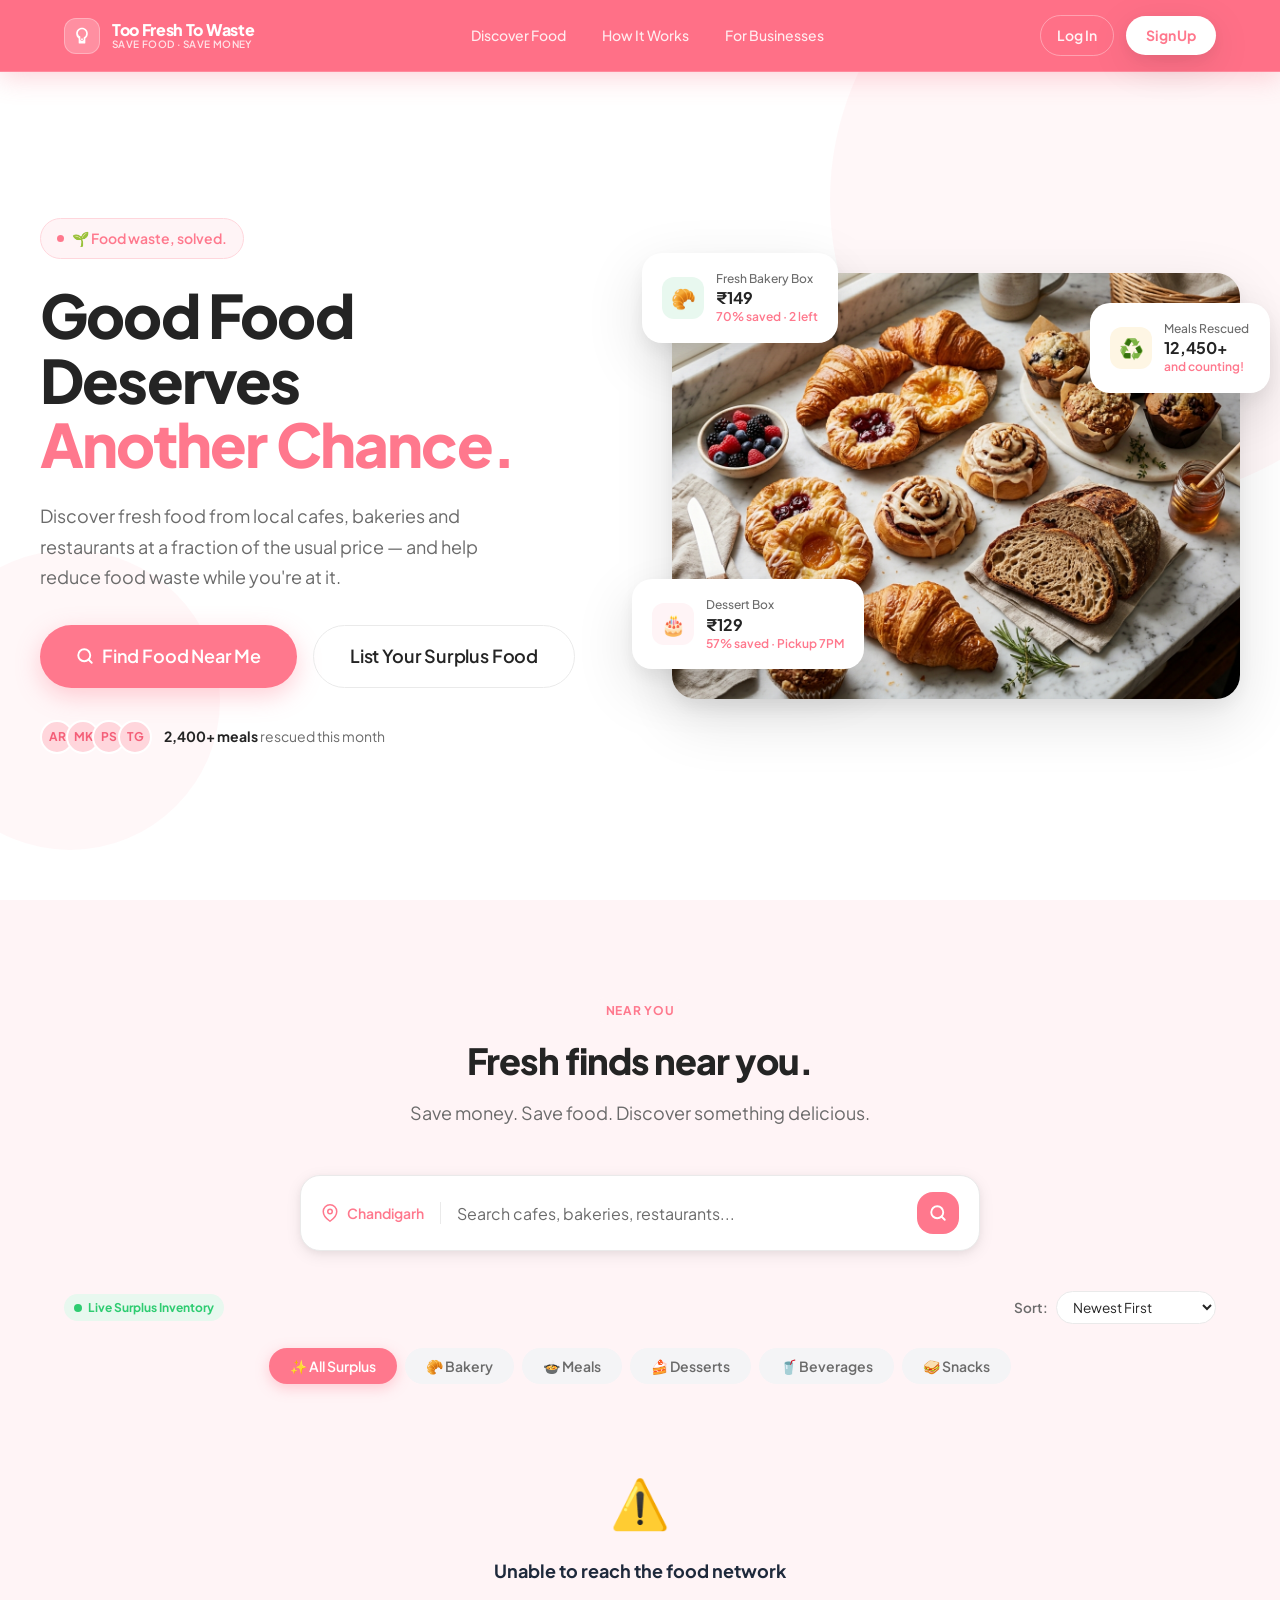
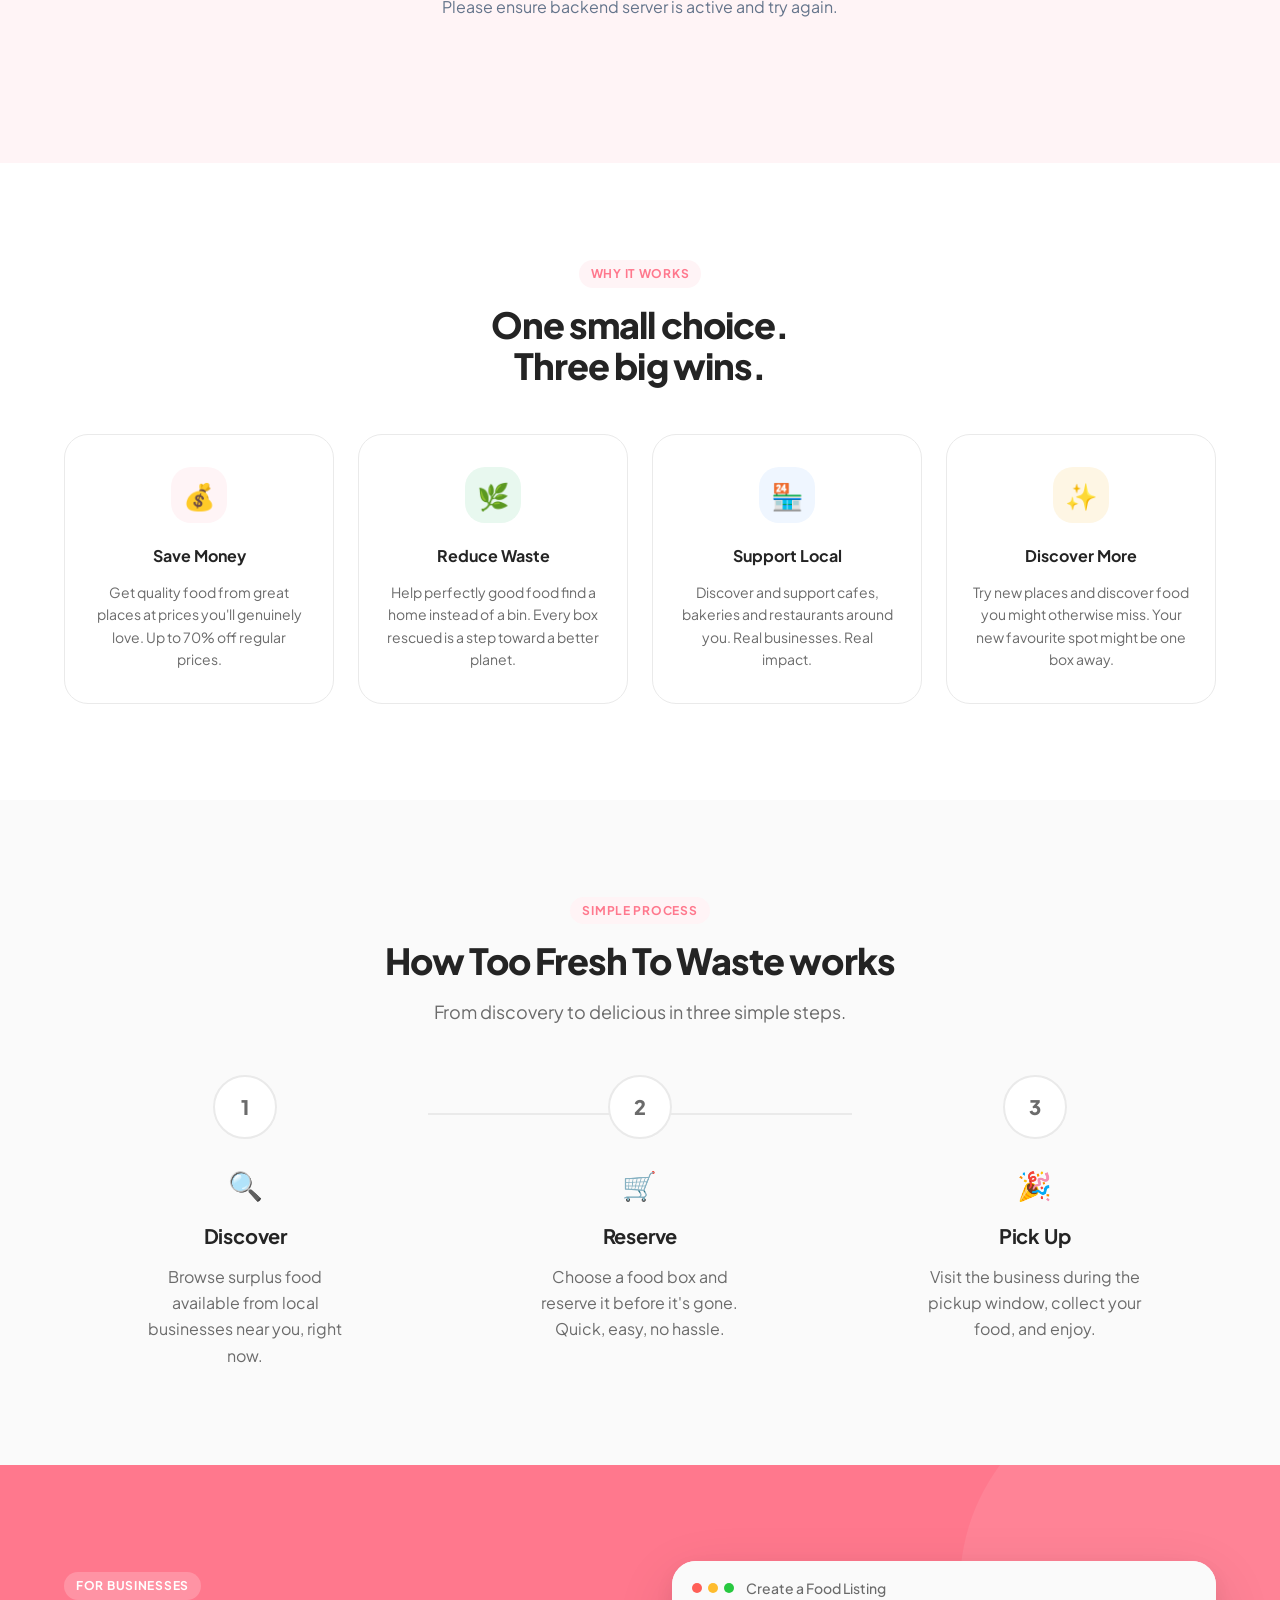
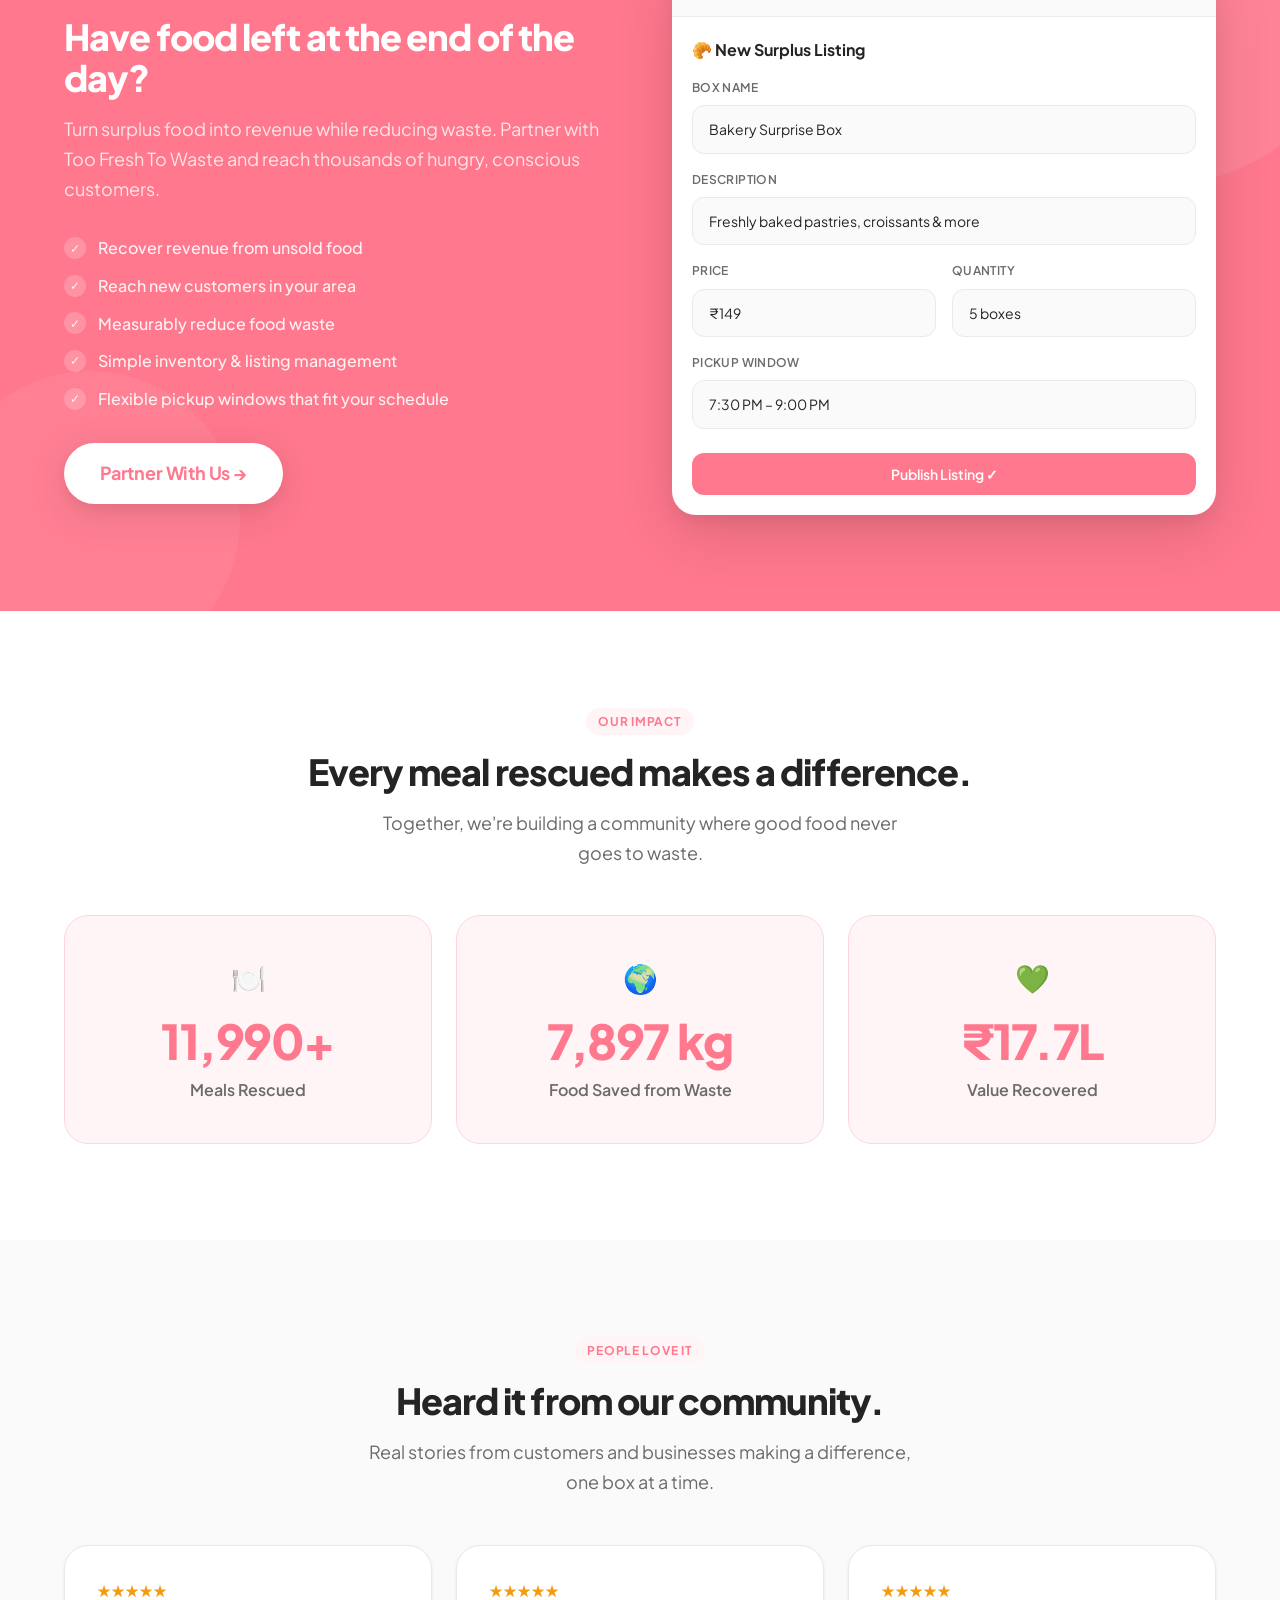
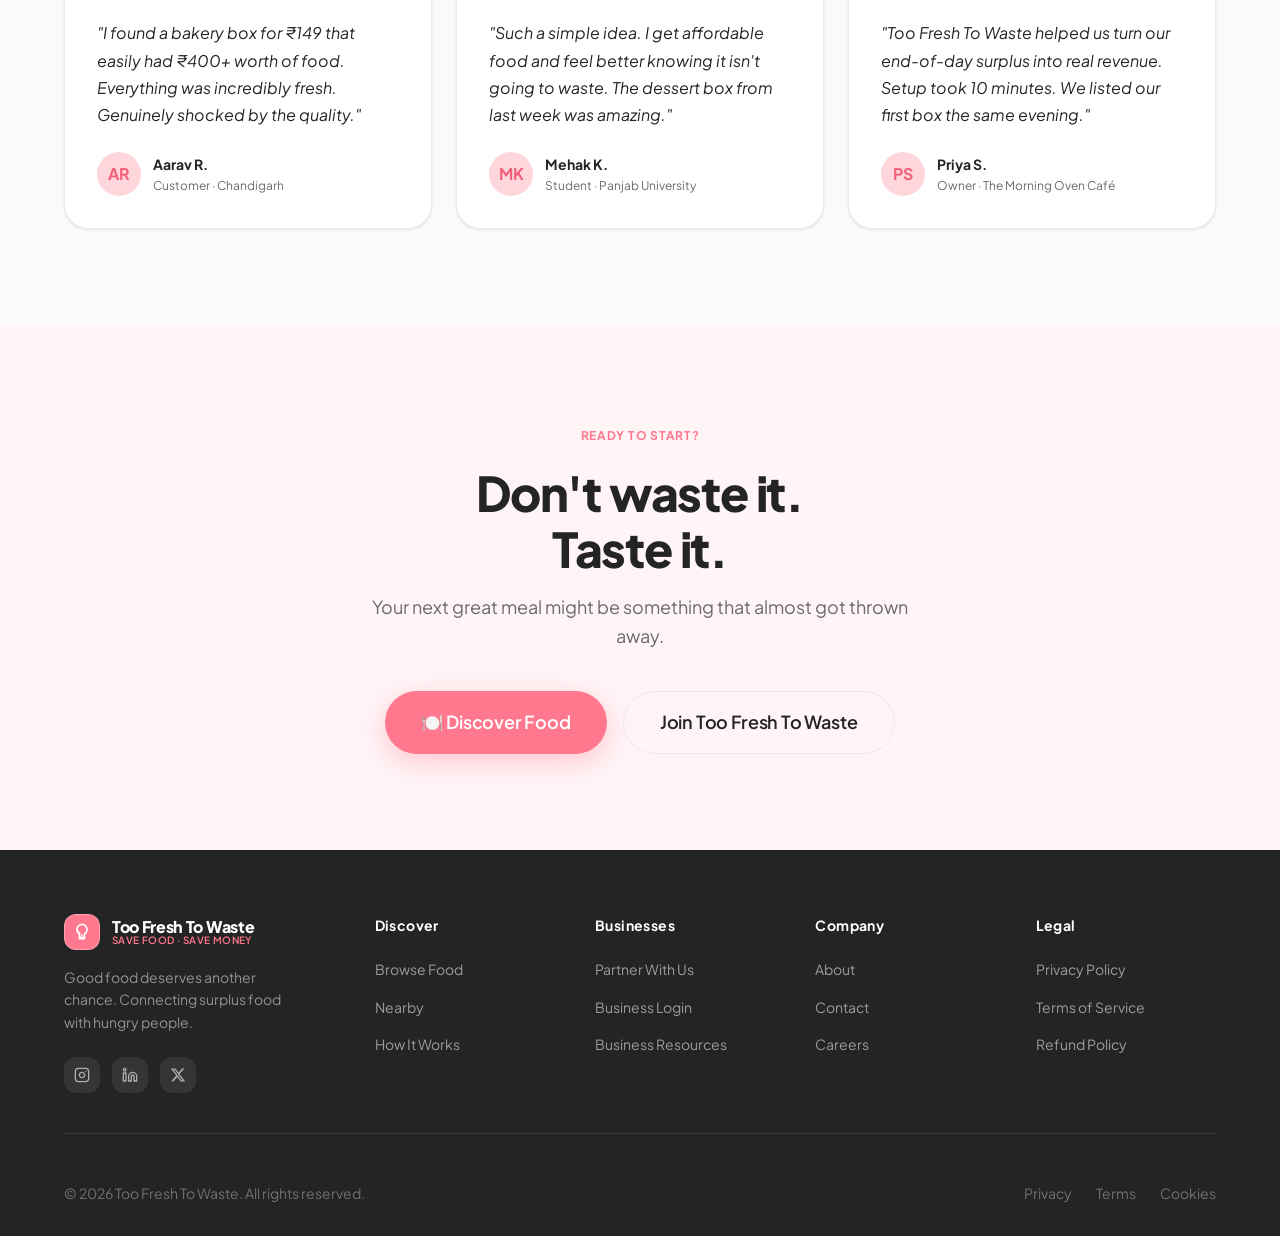
==== commit 7332f4dd: "fix: resolve dashboard styling and add layout guarantees and cache busting" ====
--- a/admin-dashboard.html
+++ b/admin-dashboard.html
@@ -4,10 +4,48 @@
   <meta charset="UTF-8" />
   <meta name="viewport" content="width=device-width, initial-scale=1.0" />
   <title>Admin Supervision Portal — Too Fresh To Waste</title>
-  <link rel="stylesheet" href="assets/css/style.css" />
+  <link rel="stylesheet" href="assets/css/style.css?v=3" />
+  <link rel="stylesheet" href="assets/css/dashboard.css?v=3" />
   <link rel="preconnect" href="https://fonts.googleapis.com" />
   <link rel="preconnect" href="https://fonts.gstatic.com" crossorigin />
+  <link href="https://fonts.googleapis.com/css2?family=Plus+Jakarta+Sans:wght@400;600;700;800&display=swap" rel="stylesheet" />
   <style>
+    /* Direct Layout Guarantee */
+    .dash-layout { display: grid !important; grid-template-columns: 260px 1fr !important; min-height: 100vh !important; background: #F8FAFC !important; }
+    .dash-sidebar { background: #FFFFFF !important; border-right: 1px solid #E2E8F0 !important; display: flex !important; flex-direction: column !important; padding: 24px 16px !important; position: sticky !important; top: 0 !important; height: 100vh !important; }
+    .dash-brand { margin-bottom: 28px !important; padding: 0 4px !important; }
+    .dash-logo { display: flex !important; align-items: center !important; gap: 12px !important; text-decoration: none !important; }
+    .dash-logo-icon { width: 38px !important; height: 38px !important; background: #FF788D !important; border-radius: 12px !important; display: flex !important; align-items: center !important; justify-content: center !important; flex-shrink: 0 !important; box-shadow: 0 4px 12px rgba(255, 120, 141, 0.35) !important; }
+    .dash-logo-icon svg { width: 22px !important; height: 22px !important; fill: #FFFFFF !important; }
+    .dash-logo-text { display: flex !important; flex-direction: column !important; line-height: 1.2 !important; }
+    .dash-brand-name { font-size: 1.05rem !important; font-weight: 800 !important; color: #1E293B !important; letter-spacing: -0.02em !important; }
+    .dash-brand-tagline { font-size: 11px !important; color: #FF788D !important; font-weight: 700 !important; text-transform: uppercase !important; letter-spacing: 0.04em !important; }
+    .dash-nav { display: flex !important; flex-direction: column !important; gap: 6px !important; flex: 1 !important; }
+    .dash-nav-item { display: flex !important; align-items: center !important; gap: 12px !important; padding: 12px 14px !important; border-radius: 12px !important; font-size: 0.88rem !important; font-weight: 600 !important; color: #64748B !important; text-decoration: none !important; transition: all 0.2s ease !important; cursor: pointer !important; }
+    .dash-nav-item:hover { background: #F1F5F9 !important; color: #1E293B !important; }
+    .dash-nav-item.active { background: #FFF4F6 !important; color: #FF788D !important; font-weight: 700 !important; }
+    .dash-nav-badge { margin-left: auto !important; background: #FF788D !important; color: #FFFFFF !important; font-size: 11px !important; padding: 2px 8px !important; border-radius: 99px !important; font-weight: 700 !important; }
+    .dash-main { display: flex !important; flex-direction: column !important; min-width: 0 !important; }
+    .dash-topbar { background: #FFFFFF !important; border-bottom: 1px solid #E2E8F0 !important; padding: 0 32px !important; height: 72px !important; display: flex !important; align-items: center !important; justify-content: space-between !important; position: sticky !important; top: 0 !important; z-index: 5 !important; }
+    .dash-content { padding: 32px !important; flex: 1 !important; }
+    .dash-stats-grid { display: grid !important; grid-template-columns: repeat(auto-fit, minmax(220px, 1fr)) !important; gap: 20px !important; margin-bottom: 32px !important; }
+    .dash-stat-card { background: #FFFFFF !important; border: 1px solid #E2E8F0 !important; border-radius: 16px !important; padding: 20px !important; display: flex !important; align-items: center !important; gap: 16px !important; box-shadow: 0 1px 3px rgba(0,0,0,0.04) !important; transition: transform 0.2s ease, box-shadow 0.2s ease !important; }
+    .dash-stat-card:hover { transform: translateY(-2px) !important; box-shadow: 0 8px 24px rgba(0,0,0,0.07) !important; }
+    .dash-stat-icon { width: 50px !important; height: 50px !important; border-radius: 12px !important; display: flex !important; align-items: center !important; justify-content: center !important; font-size: 24px !important; flex-shrink: 0 !important; }
+    .dash-stat-icon.pink { background: #FFF4F6 !important; color: #FF788D !important; }
+    .dash-stat-icon.green { background: #ECFDF5 !important; color: #10B981 !important; }
+    .dash-stat-icon.blue { background: #EFF6FF !important; color: #3B82F6 !important; }
+    .dash-stat-icon.amber { background: #FFFBEB !important; color: #F59E0B !important; }
+    .dash-stat-value { font-size: 1.6rem !important; font-weight: 800 !important; color: #1E293B !important; line-height: 1.1 !important; margin-bottom: 2px !important; }
+    .dash-stat-label { font-size: 0.75rem !important; color: #64748B !important; font-weight: 600 !important; text-transform: uppercase !important; letter-spacing: 0.05em !important; }
+    .data-panel { background: #FFFFFF !important; border: 1px solid #E2E8F0 !important; border-radius: 16px !important; box-shadow: 0 1px 3px rgba(0,0,0,0.04) !important; margin-bottom: 32px !important; overflow: hidden !important; }
+    .data-panel-header { padding: 20px 24px !important; border-bottom: 1px solid #E2E8F0 !important; display: flex !important; align-items: center !important; justify-content: space-between !important; flex-wrap: wrap !important; gap: 16px !important; background: #FFFFFF !important; }
+    .data-table-wrapper { overflow-x: auto !important; width: 100% !important; }
+    .data-table { width: 100% !important; border-collapse: collapse !important; text-align: left !important; font-size: 0.875rem !important; }
+    .data-table th { background: #F8FAFC !important; padding: 14px 18px !important; font-weight: 700 !important; color: #475569 !important; border-bottom: 1px solid #E2E8F0 !important; white-space: nowrap !important; }
+    .data-table td { padding: 16px 18px !important; border-bottom: 1px solid #F1F5F9 !important; color: #334155 !important; vertical-align: middle !important; }
+    .data-table tbody tr:hover { background: #FAFAFB !important; }
+
     .chart-container {
       display: grid;
       grid-template-columns: 2fr 1fr;
@@ -69,6 +107,8 @@
       color: #64748B;
     }
     @media (max-width: 900px) {
+      .dash-layout { grid-template-columns: 1fr !important; }
+      .dash-sidebar { position: relative !important; height: auto !important; border-right: none !important; border-bottom: 1px solid #E2E8F0 !important; }
       .chart-container {
         grid-template-columns: 1fr;
       }
@@ -81,15 +121,15 @@
     <!-- Sidebar -->
     <aside class="dash-sidebar">
       <div class="dash-brand">
-        <a href="index.html" class="logo">
-          <div class="logo-icon">
+        <a href="index.html" class="dash-logo">
+          <div class="dash-logo-icon">
             <svg viewBox="0 0 24 24" xmlns="http://www.w3.org/2000/svg">
               <path d="M12 2C8 2 5 5 5 9c0 2.5 1.2 4.7 3 6.1V20a1 1 0 0 0 1 1h6a1 1 0 0 0 1-1v-4.9c1.8-1.4 3-3.6 3-6.1 0-4-3-7-7-7zm-1 16v-3h2v3h-2zm3-5.3V17h-4v-4.3A5 5 0 0 1 7 9c0-2.8 2.2-5 5-5s5 2.2 5 5a5 5 0 0 1-3 4.7z"/>
             </svg>
           </div>
-          <div class="logo-text">
-            <span class="brand-name">Too Fresh</span>
-            <span class="brand-tagline">Admin Operations</span>
+          <div class="dash-logo-text">
+            <span class="dash-brand-name">Too Fresh</span>
+            <span class="dash-brand-tagline">Admin Operations</span>
           </div>
         </a>
       </div>
--- a/assets/css/dashboard.css
+++ b/assets/css/dashboard.css
@@ -0,0 +1,494 @@
+/* =============================================
+   TOO FRESH TO WASTE — Dashboard & Panels Design System
+   ============================================= */
+
+:root {
+  --color-primary: #FF788D;
+  --color-primary-hover: #F45F78;
+  --color-primary-light: #FFF4F6;
+  --color-primary-mid: #FFD6DC;
+  --color-white: #FFFFFF;
+  --color-text: #1E293B;
+  --color-text-secondary: #64748B;
+  --color-border: #E2E8F0;
+  --color-bg: #F8FAFC;
+  --color-green: #10B981;
+  --color-green-light: #ECFDF5;
+  --color-amber: #F59E0B;
+  --color-amber-light: #FFFBEB;
+  --radius-sm: 8px;
+  --radius-md: 12px;
+  --radius-lg: 16px;
+  --radius-xl: 20px;
+  --radius-full: 9999px;
+  --shadow-sm: 0 1px 3px rgba(0,0,0,0.06);
+  --shadow-md: 0 4px 16px rgba(0,0,0,0.08);
+  --shadow-lg: 0 10px 30px rgba(0,0,0,0.10);
+  --shadow-xl: 0 20px 50px rgba(0,0,0,0.12);
+  --font-family: 'Plus Jakarta Sans', -apple-system, BlinkMacSystemFont, 'Segoe UI', Roboto, sans-serif;
+}
+
+*, *::before, *::after {
+  box-sizing: border-box;
+  margin: 0;
+  padding: 0;
+}
+
+body {
+  font-family: var(--font-family);
+  background: var(--color-bg);
+  color: var(--color-text);
+  line-height: 1.5;
+  -webkit-font-smoothing: antialiased;
+}
+
+/* --- Layout Grid --- */
+.dash-layout {
+  display: grid !important;
+  grid-template-columns: 260px 1fr !important;
+  min-height: 100vh !important;
+  background: var(--color-bg) !important;
+}
+
+/* --- Sidebar --- */
+.dash-sidebar {
+  background: #FFFFFF !important;
+  border-right: 1px solid var(--color-border) !important;
+  display: flex !important;
+  flex-direction: column !important;
+  padding: 24px 16px !important;
+  position: sticky !important;
+  top: 0 !important;
+  height: 100vh !important;
+  z-index: 10 !important;
+}
+
+.dash-brand {
+  margin-bottom: 32px !important;
+  padding: 0 8px !important;
+}
+
+.dash-logo {
+  display: flex !important;
+  align-items: center !important;
+  gap: 12px !important;
+  text-decoration: none !important;
+}
+
+.dash-logo-icon {
+  width: 38px !important;
+  height: 38px !important;
+  background: var(--color-primary) !important;
+  border-radius: var(--radius-md) !important;
+  display: flex !important;
+  align-items: center !important;
+  justify-content: center !important;
+  flex-shrink: 0 !important;
+  box-shadow: 0 4px 12px rgba(255, 120, 141, 0.35) !important;
+}
+
+.dash-logo-icon svg {
+  width: 22px !important;
+  height: 22px !important;
+  fill: #FFFFFF !important;
+}
+
+.dash-logo-text {
+  display: flex !important;
+  flex-direction: column !important;
+  line-height: 1.2 !important;
+}
+
+.dash-brand-name {
+  font-size: 1.05rem !important;
+  font-weight: 800 !important;
+  color: #1E293B !important;
+  letter-spacing: -0.02em !important;
+}
+
+.dash-brand-tagline {
+  font-size: 11px !important;
+  color: var(--color-primary) !important;
+  font-weight: 700 !important;
+  text-transform: uppercase !important;
+  letter-spacing: 0.04em !important;
+}
+
+/* Sidebar Navigation */
+.dash-nav {
+  display: flex !important;
+  flex-direction: column !important;
+  gap: 8px !important;
+  flex: 1 !important;
+}
+
+.dash-nav-item {
+  display: flex !important;
+  align-items: center !important;
+  gap: 12px !important;
+  padding: 12px 14px !important;
+  border-radius: var(--radius-md) !important;
+  font-size: 0.9rem !important;
+  font-weight: 600 !important;
+  color: var(--color-text-secondary) !important;
+  text-decoration: none !important;
+  transition: all 0.2s ease !important;
+  cursor: pointer !important;
+}
+
+.dash-nav-item:hover {
+  background: #F1F5F9 !important;
+  color: #1E293B !important;
+}
+
+.dash-nav-item.active {
+  background: var(--color-primary-light) !important;
+  color: var(--color-primary) !important;
+  font-weight: 700 !important;
+}
+
+.dash-nav-badge {
+  margin-left: auto !important;
+  background: var(--color-primary) !important;
+  color: #FFFFFF !important;
+  font-size: 11px !important;
+  padding: 2px 8px !important;
+  border-radius: var(--radius-full) !important;
+  font-weight: 700 !important;
+}
+
+/* --- Main Area & Topbar --- */
+.dash-main {
+  display: flex !important;
+  flex-direction: column !important;
+  min-width: 0 !important;
+}
+
+.dash-topbar {
+  background: #FFFFFF !important;
+  border-bottom: 1px solid var(--color-border) !important;
+  padding: 0 32px !important;
+  height: 72px !important;
+  display: flex !important;
+  align-items: center !important;
+  justify-content: space-between !important;
+  position: sticky !important;
+  top: 0 !important;
+  z-index: 5 !important;
+}
+
+.dash-content {
+  padding: 32px !important;
+  flex: 1 !important;
+}
+
+/* --- Pulse Badge --- */
+.live-pulse {
+  display: inline-flex !important;
+  align-items: center !important;
+  gap: 6px !important;
+  font-size: 0.75rem !important;
+  font-weight: 700 !important;
+  color: var(--color-green) !important;
+  background: var(--color-green-light) !important;
+  padding: 5px 12px !important;
+  border-radius: var(--radius-full) !important;
+  border: 1px solid rgba(16, 185, 129, 0.2) !important;
+}
+
+.live-pulse::before {
+  content: '' !important;
+  width: 8px !important;
+  height: 8px !important;
+  background: var(--color-green) !important;
+  border-radius: 50% !important;
+  animation: pulse-ring 1.8s infinite cubic-bezier(0.4, 0, 0.6, 1) !important;
+}
+
+@keyframes pulse-ring {
+  0% { transform: scale(0.9); opacity: 1; }
+  50% { transform: scale(1.4); opacity: 0.4; }
+  100% { transform: scale(0.9); opacity: 1; }
+}
+
+/* --- Stat Cards Grid --- */
+.dash-stats-grid {
+  display: grid !important;
+  grid-template-columns: repeat(auto-fit, minmax(220px, 1fr)) !important;
+  gap: 20px !important;
+  margin-bottom: 32px !important;
+}
+
+.dash-stat-card {
+  background: #FFFFFF !important;
+  border: 1px solid var(--color-border) !important;
+  border-radius: var(--radius-lg) !important;
+  padding: 20px !important;
+  display: flex !important;
+  align-items: center !important;
+  gap: 16px !important;
+  box-shadow: 0 1px 3px rgba(0,0,0,0.04) !important;
+  transition: transform 0.2s ease, box-shadow 0.2s ease !important;
+}
+
+.dash-stat-card:hover {
+  transform: translateY(-2px) !important;
+  box-shadow: 0 8px 24px rgba(0,0,0,0.07) !important;
+}
+
+.dash-stat-icon {
+  width: 52px !important;
+  height: 52px !important;
+  border-radius: var(--radius-md) !important;
+  display: flex !important;
+  align-items: center !important;
+  justify-content: center !important;
+  font-size: 26px !important;
+  flex-shrink: 0 !important;
+}
+
+.dash-stat-icon.pink { background: var(--color-primary-light) !important; color: var(--color-primary) !important; }
+.dash-stat-icon.green { background: #ECFDF5 !important; color: #10B981 !important; }
+.dash-stat-icon.blue { background: #EFF6FF !important; color: #3B82F6 !important; }
+.dash-stat-icon.amber { background: #FFFBEB !important; color: #F59E0B !important; }
+
+.dash-stat-value {
+  font-size: 1.65rem !important;
+  font-weight: 800 !important;
+  color: #1E293B !important;
+  line-height: 1.1 !important;
+  margin-bottom: 2px !important;
+}
+
+.dash-stat-label {
+  font-size: 0.75rem !important;
+  color: var(--color-text-secondary) !important;
+  font-weight: 600 !important;
+  text-transform: uppercase !important;
+  letter-spacing: 0.05em !important;
+}
+
+/* --- Data Panels & Tables --- */
+.data-panel {
+  background: #FFFFFF !important;
+  border: 1px solid var(--color-border) !important;
+  border-radius: var(--radius-lg) !important;
+  box-shadow: 0 1px 3px rgba(0,0,0,0.04) !important;
+  margin-bottom: 32px !important;
+  overflow: hidden !important;
+}
+
+.data-panel-header {
+  padding: 20px 24px !important;
+  border-bottom: 1px solid var(--color-border) !important;
+  display: flex !important;
+  align-items: center !important;
+  justify-content: space-between !important;
+  flex-wrap: wrap !important;
+  gap: 16px !important;
+  background: #FFFFFF !important;
+}
+
+.data-table-wrapper {
+  overflow-x: auto !important;
+  width: 100% !important;
+}
+
+.data-table {
+  width: 100% !important;
+  border-collapse: collapse !important;
+  text-align: left !important;
+  font-size: 0.875rem !important;
+}
+
+.data-table th {
+  background: #F8FAFC !important;
+  padding: 14px 18px !important;
+  font-weight: 700 !important;
+  color: #475569 !important;
+  border-bottom: 1px solid var(--color-border) !important;
+  white-space: nowrap !important;
+}
+
+.data-table td {
+  padding: 16px 18px !important;
+  border-bottom: 1px solid #F1F5F9 !important;
+  color: #334155 !important;
+  vertical-align: middle !important;
+}
+
+.data-table tbody tr:hover {
+  background: #FAFAFB !important;
+}
+
+/* --- Badges --- */
+.badge {
+  display: inline-flex !important;
+  align-items: center !important;
+  gap: 4px !important;
+  padding: 4px 10px !important;
+  border-radius: var(--radius-full) !important;
+  font-size: 11px !important;
+  font-weight: 700 !important;
+  text-transform: uppercase !important;
+  letter-spacing: 0.04em !important;
+}
+.badge-pending { background: #FEF3C7 !important; color: #92400E !important; }
+.badge-confirmed { background: #DBEAFE !important; color: #1E40AF !important; }
+.badge-ready { background: #EDE9FE !important; color: #5B21B6 !important; }
+.badge-completed { background: #D1FAE5 !important; color: #065F46 !important; }
+.badge-cancelled { background: #FEE2E2 !important; color: #991B1B !important; }
+.badge-active { background: #DCFCE7 !important; color: #15803D !important; }
+.badge-inactive { background: #F1F5F9 !important; color: #64748B !important; }
+.badge-sold-out { background: #FEE2E2 !important; color: #B91C1C !important; }
+
+/* Buttons */
+.btn {
+  display: inline-flex !important;
+  align-items: center !important;
+  justify-content: center !important;
+  gap: 8px !important;
+  padding: 10px 20px !important;
+  border-radius: var(--radius-full) !important;
+  font-size: 0.9rem !important;
+  font-weight: 700 !important;
+  cursor: pointer !important;
+  text-decoration: none !important;
+  border: 1px solid transparent !important;
+  transition: all 0.2s ease !important;
+}
+
+.btn-primary {
+  background: var(--color-primary) !important;
+  color: #FFFFFF !important;
+  box-shadow: 0 4px 14px rgba(255, 120, 141, 0.35) !important;
+}
+.btn-primary:hover {
+  background: var(--color-primary-hover) !important;
+  transform: translateY(-1px) !important;
+}
+
+.btn-outline {
+  background: transparent !important;
+  border-color: var(--color-border) !important;
+  color: #334155 !important;
+}
+.btn-outline:hover {
+  background: #F1F5F9 !important;
+  border-color: #CBD5E1 !important;
+}
+
+.btn-sm {
+  padding: 6px 14px !important;
+  font-size: 0.8rem !important;
+}
+
+/* Modals */
+.modal-backdrop {
+  position: fixed !important;
+  top: 0 !important;
+  left: 0 !important;
+  width: 100vw !important;
+  height: 100vh !important;
+  background: rgba(15, 23, 42, 0.65) !important;
+  backdrop-filter: blur(8px) !important;
+  z-index: 10000 !important;
+  display: flex !important;
+  align-items: center !important;
+  justify-content: center !important;
+  padding: 16px !important;
+  opacity: 0 !important;
+  pointer-events: none !important;
+  transition: opacity 0.25s ease !important;
+}
+.modal-backdrop.open {
+  opacity: 1 !important;
+  pointer-events: auto !important;
+}
+.modal-container {
+  background: #FFFFFF !important;
+  border-radius: var(--radius-xl) !important;
+  max-width: 580px !important;
+  width: 100% !important;
+  max-height: 90vh !important;
+  overflow-y: auto !important;
+  box-shadow: var(--shadow-xl) !important;
+  transform: translateY(20px) scale(0.97) !important;
+  transition: transform 0.25s ease !important;
+}
+.modal-backdrop.open .modal-container {
+  transform: translateY(0) scale(1) !important;
+}
+.modal-header {
+  padding: 20px 24px !important;
+  border-bottom: 1px solid var(--color-border) !important;
+  display: flex !important;
+  align-items: center !important;
+  justify-content: space-between !important;
+}
+.modal-title {
+  font-size: 1.25rem !important;
+  font-weight: 800 !important;
+  color: #1E293B !important;
+}
+.modal-close {
+  background: none !important;
+  border: none !important;
+  font-size: 1.6rem !important;
+  color: #94A3B8 !important;
+  cursor: pointer !important;
+  line-height: 1 !important;
+}
+.modal-close:hover {
+  color: #1E293B !important;
+}
+.modal-body {
+  padding: 24px !important;
+}
+.modal-footer {
+  padding: 16px 24px !important;
+  border-top: 1px solid var(--color-border) !important;
+  display: flex !important;
+  justify-content: flex-end !important;
+  gap: 12px !important;
+  background: #FAFAFA !important;
+  border-bottom-left-radius: var(--radius-xl) !important;
+  border-bottom-right-radius: var(--radius-xl) !important;
+}
+
+/* Form Inputs */
+.form-input {
+  width: 100% !important;
+  padding: 10px 14px !important;
+  border: 1.5px solid var(--color-border) !important;
+  border-radius: var(--radius-md) !important;
+  font-size: 0.9rem !important;
+  color: #1E293B !important;
+  background: #FFFFFF !important;
+  transition: border-color 0.2s ease, box-shadow 0.2s ease !important;
+  font-family: inherit !important;
+}
+.form-input:focus {
+  outline: none !important;
+  border-color: var(--color-primary) !important;
+  box-shadow: 0 0 0 3px rgba(255, 120, 141, 0.18) !important;
+}
+.form-label {
+  font-size: 0.82rem !important;
+  font-weight: 700 !important;
+  color: #334155 !important;
+  display: block !important;
+  margin-bottom: 6px !important;
+}
+
+@media (max-width: 900px) {
+  .dash-layout {
+    grid-template-columns: 1fr !important;
+  }
+  .dash-sidebar {
+    position: relative !important;
+    height: auto !important;
+    border-right: none !important;
+    border-bottom: 1px solid var(--color-border) !important;
+  }
+}
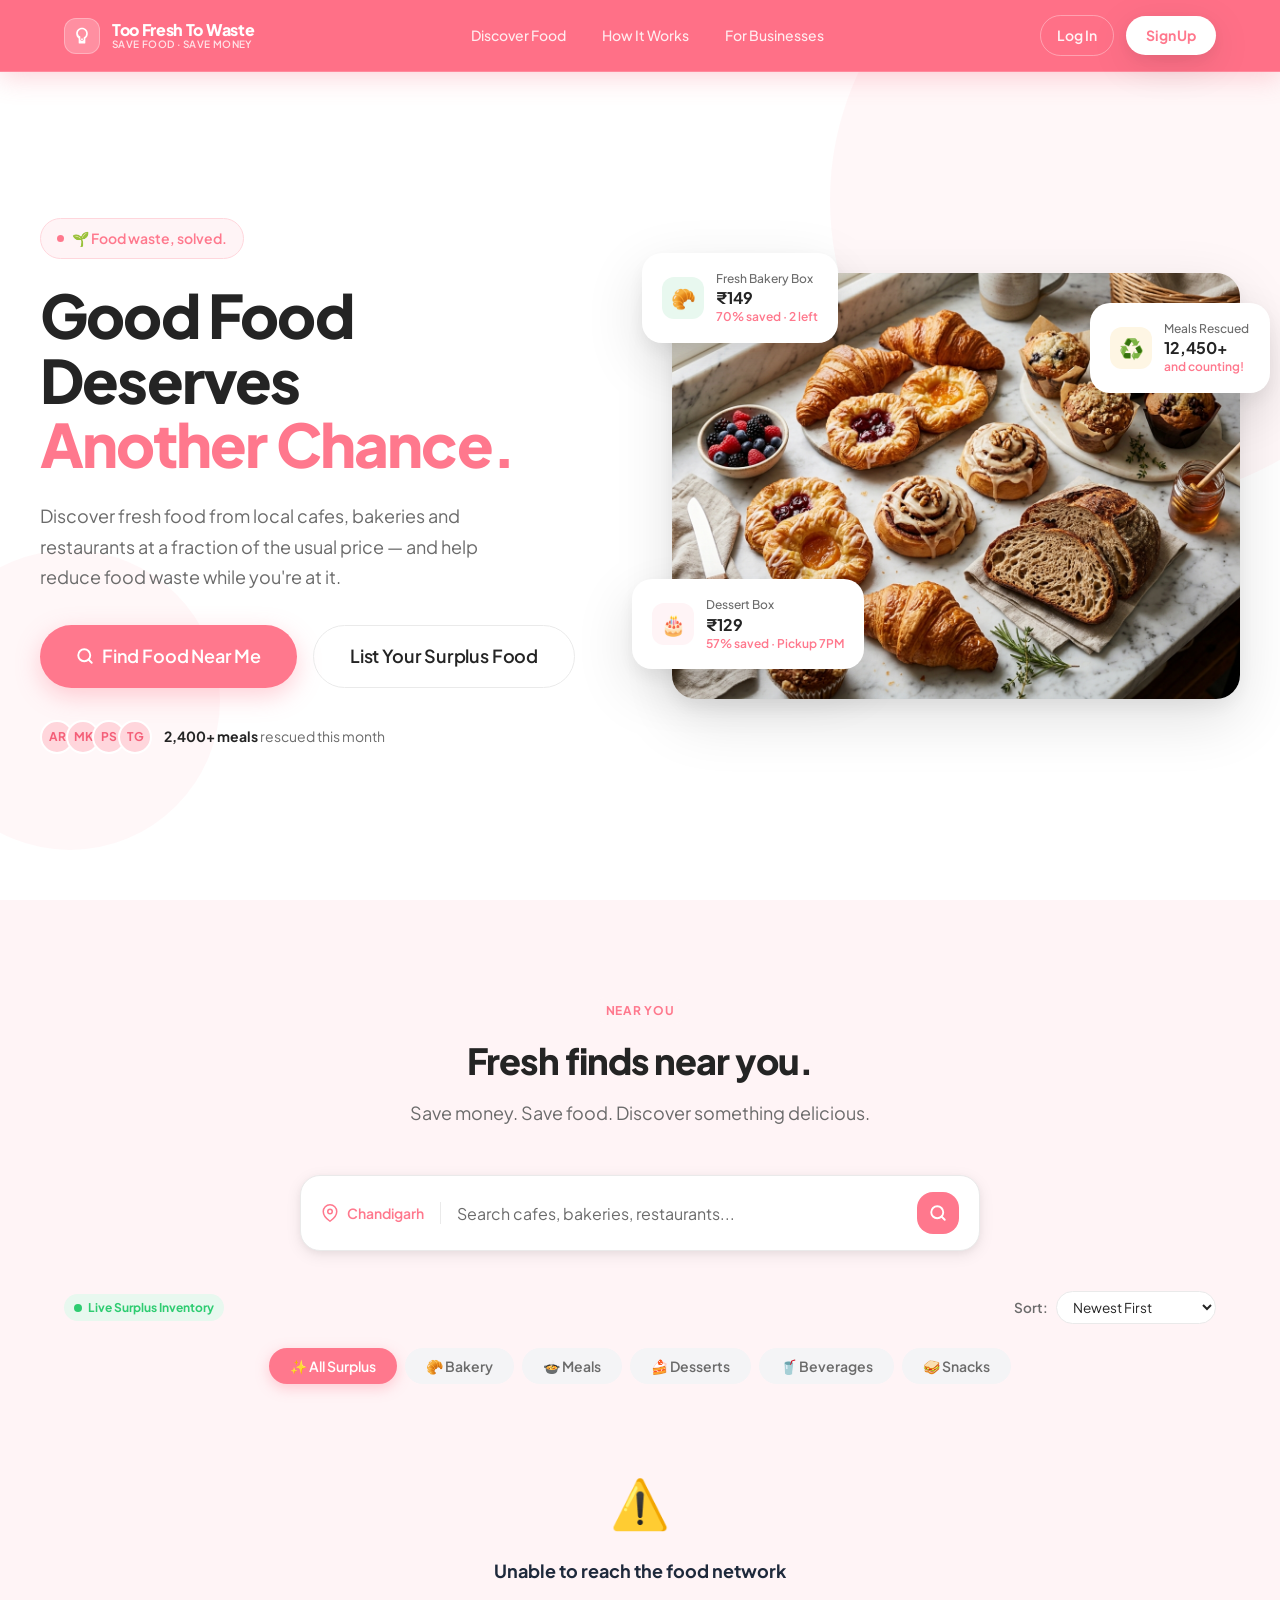
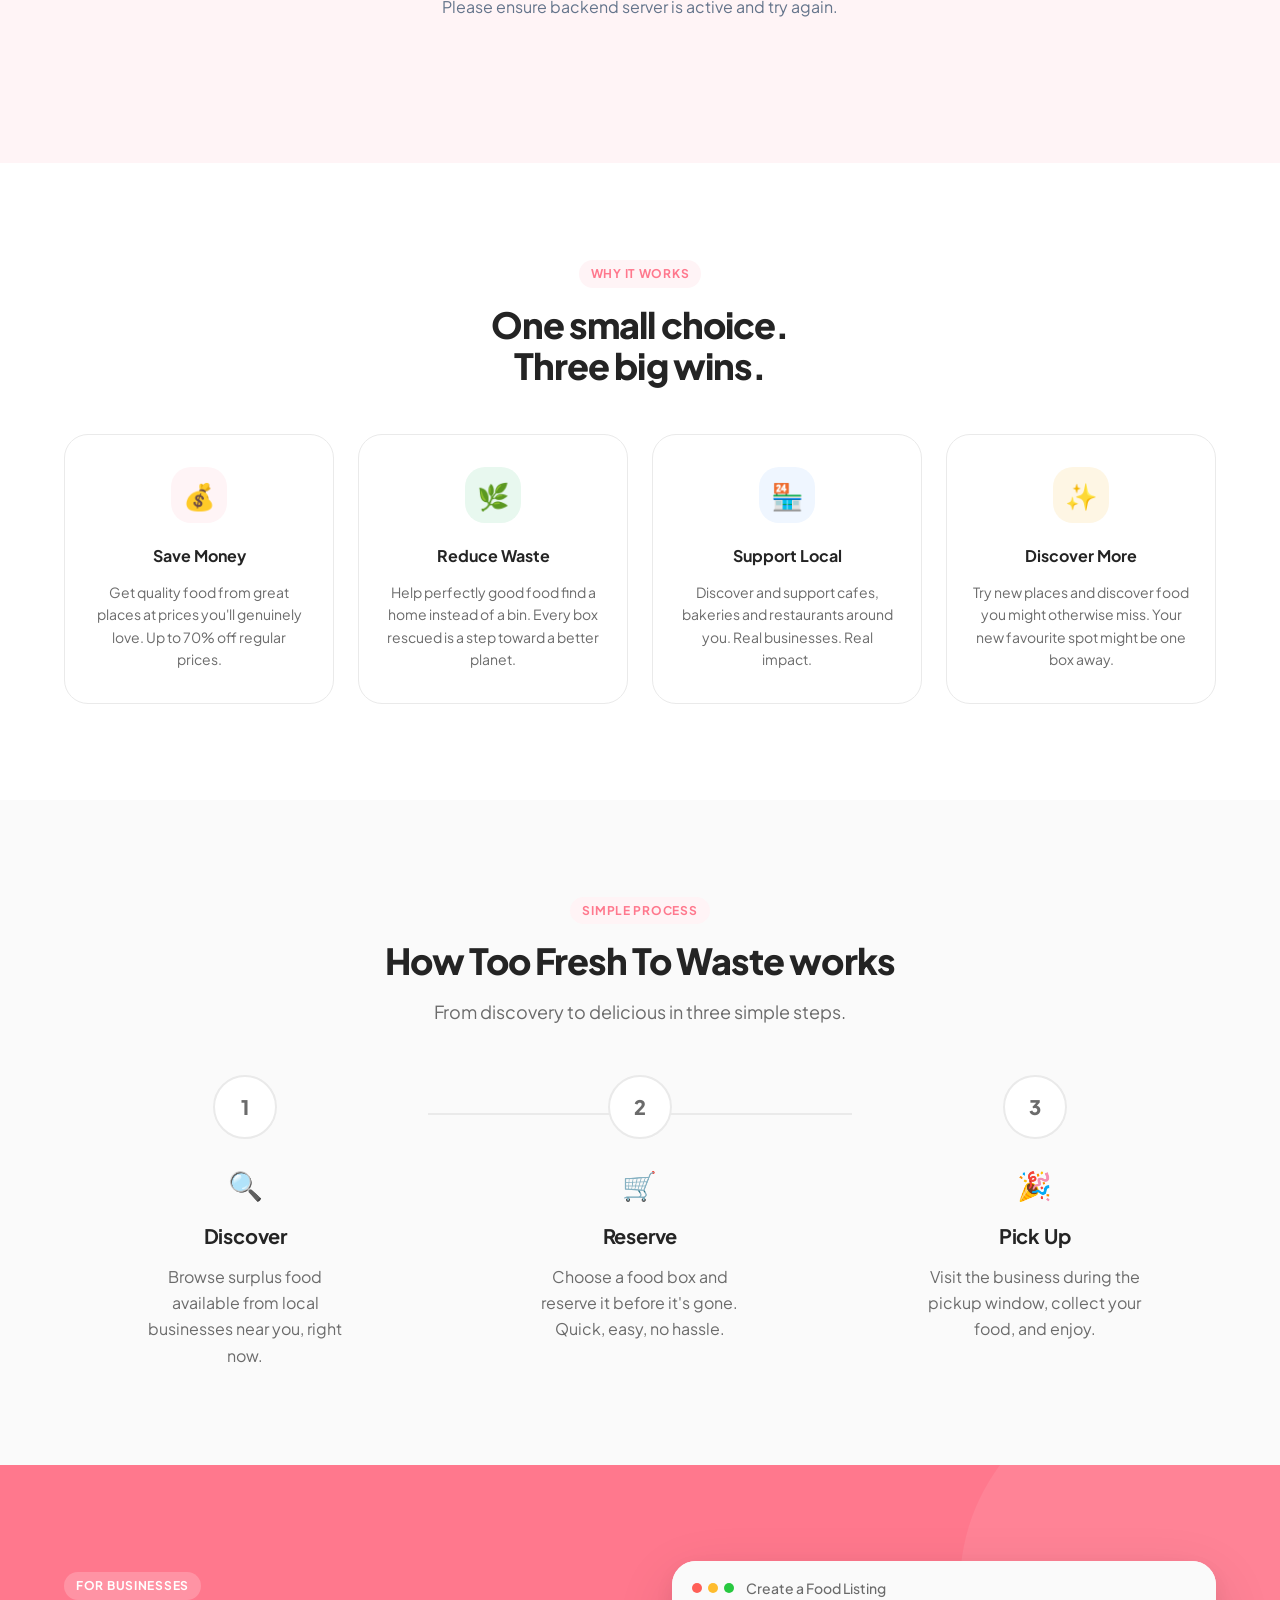
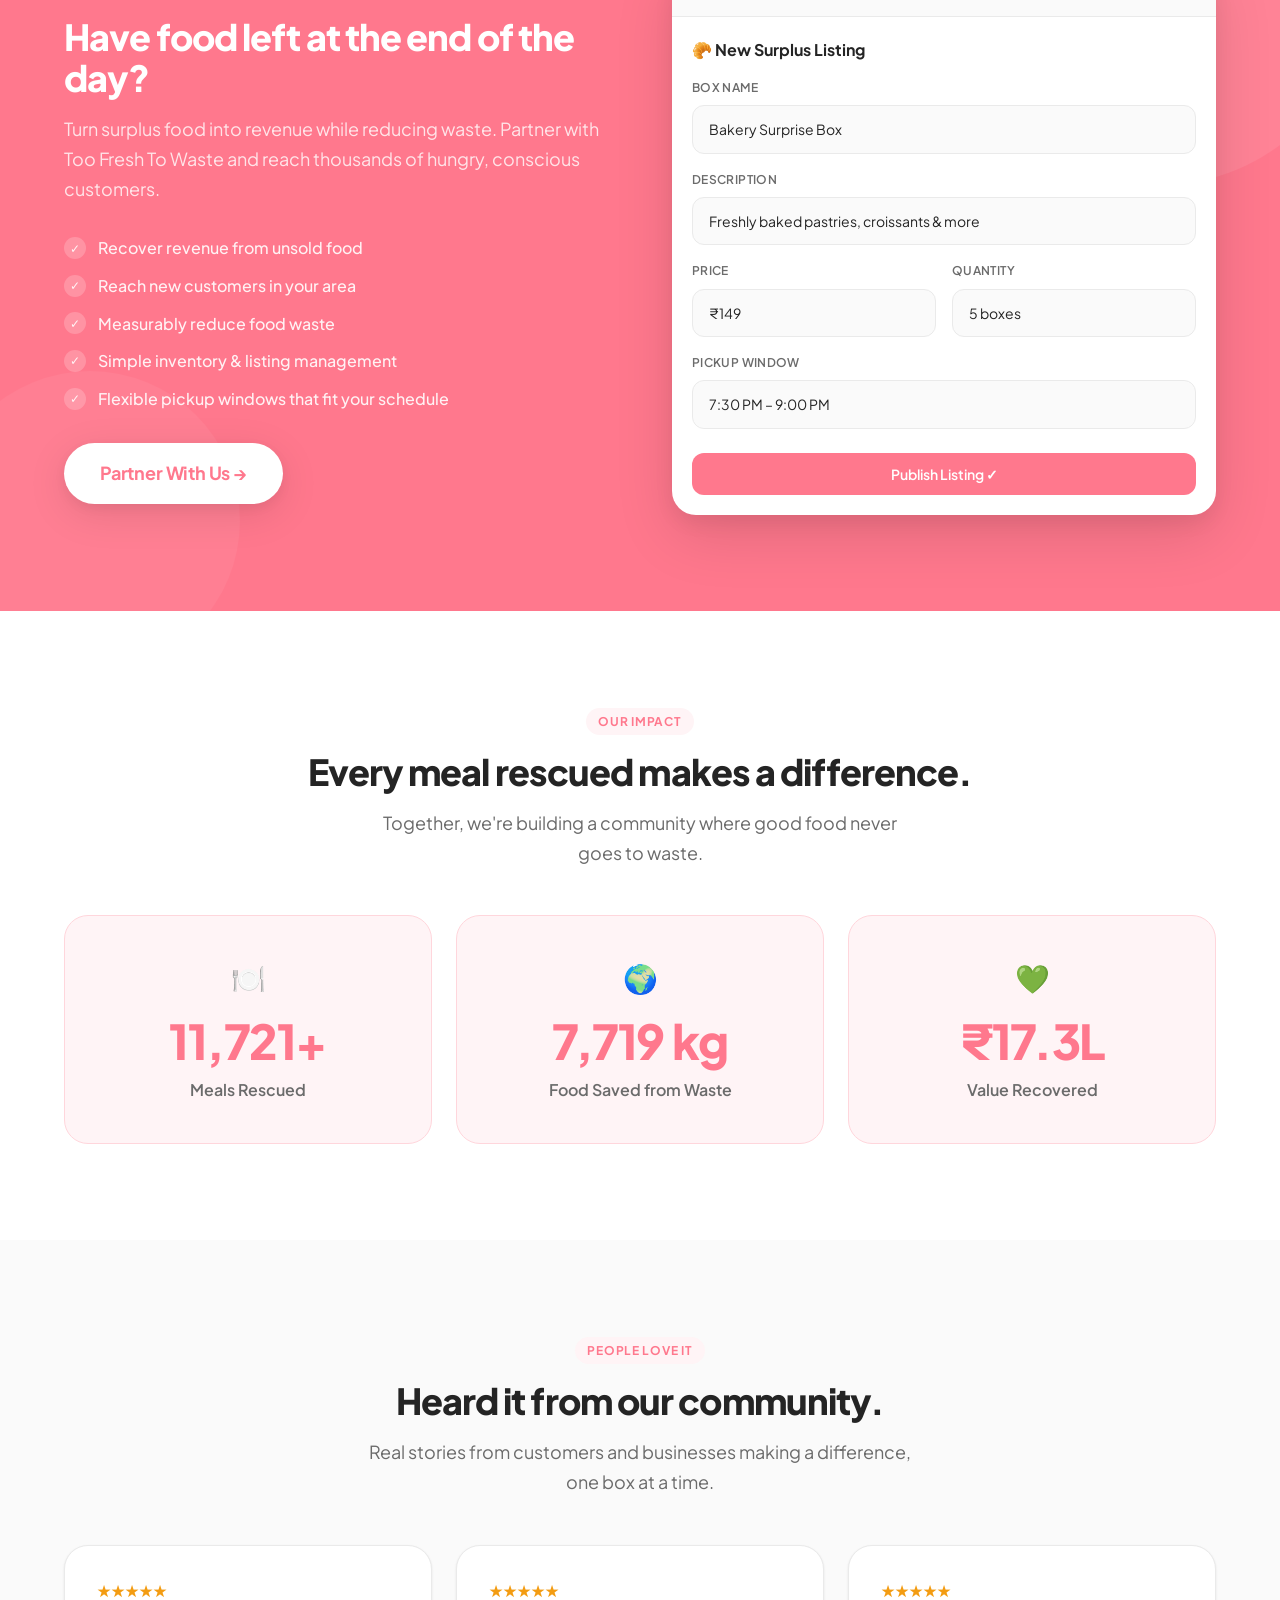
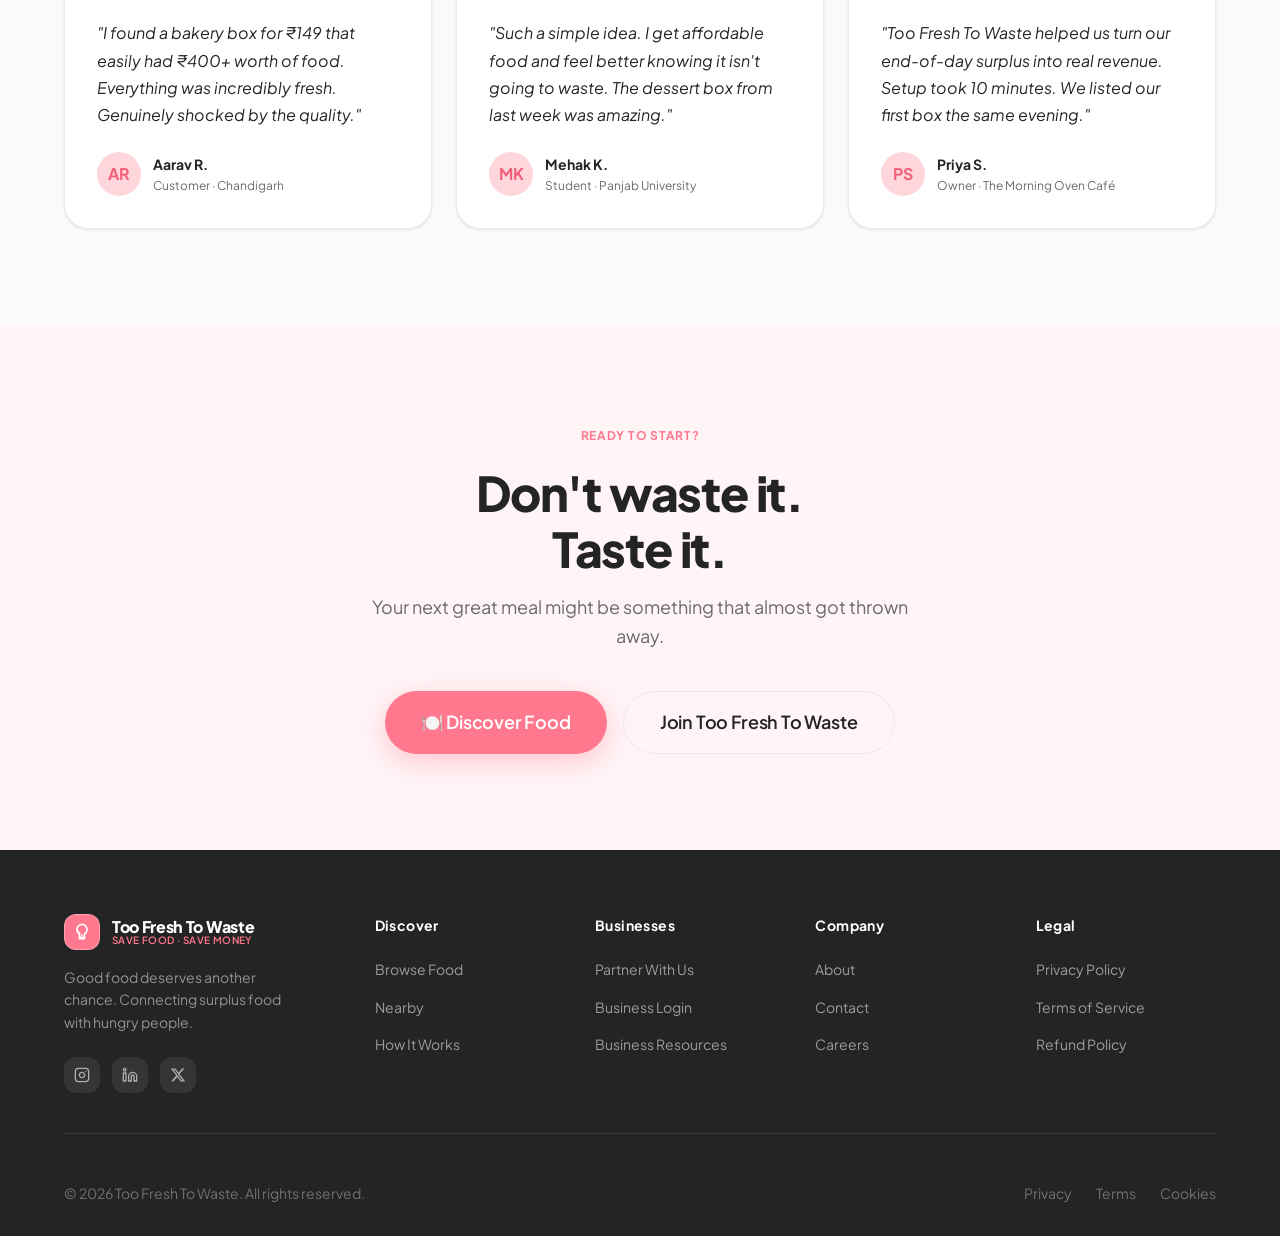
==== commit 93977f91: "feat: complete authentication system, phone in signup, automatic expiry, and test users" ====
--- a/admin-dashboard.html
+++ b/admin-dashboard.html
@@ -117,7 +117,7 @@
 </head>
 <body>
 
-  <div class="dash-layout">
+  <div class="dash-layout" id="adminDashboard">
     <!-- Sidebar -->
     <aside class="dash-sidebar">
       <div class="dash-brand">
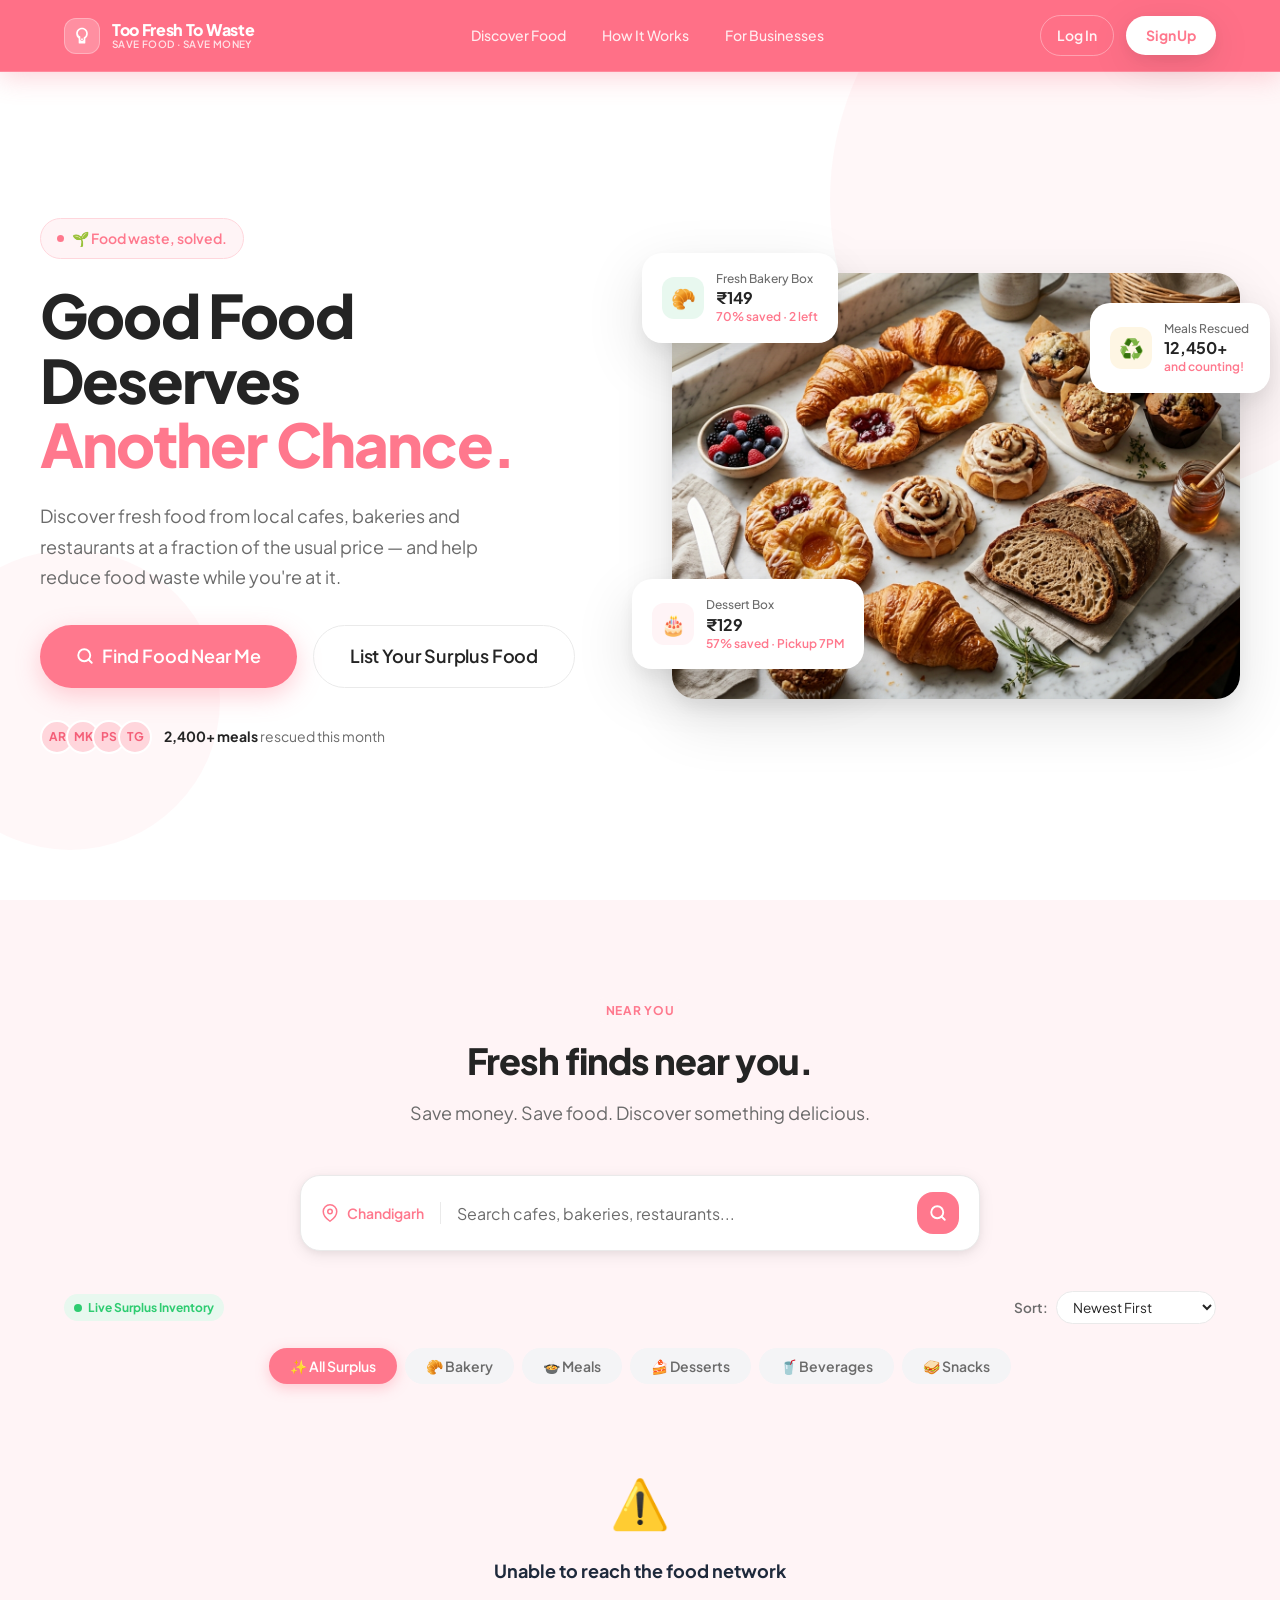
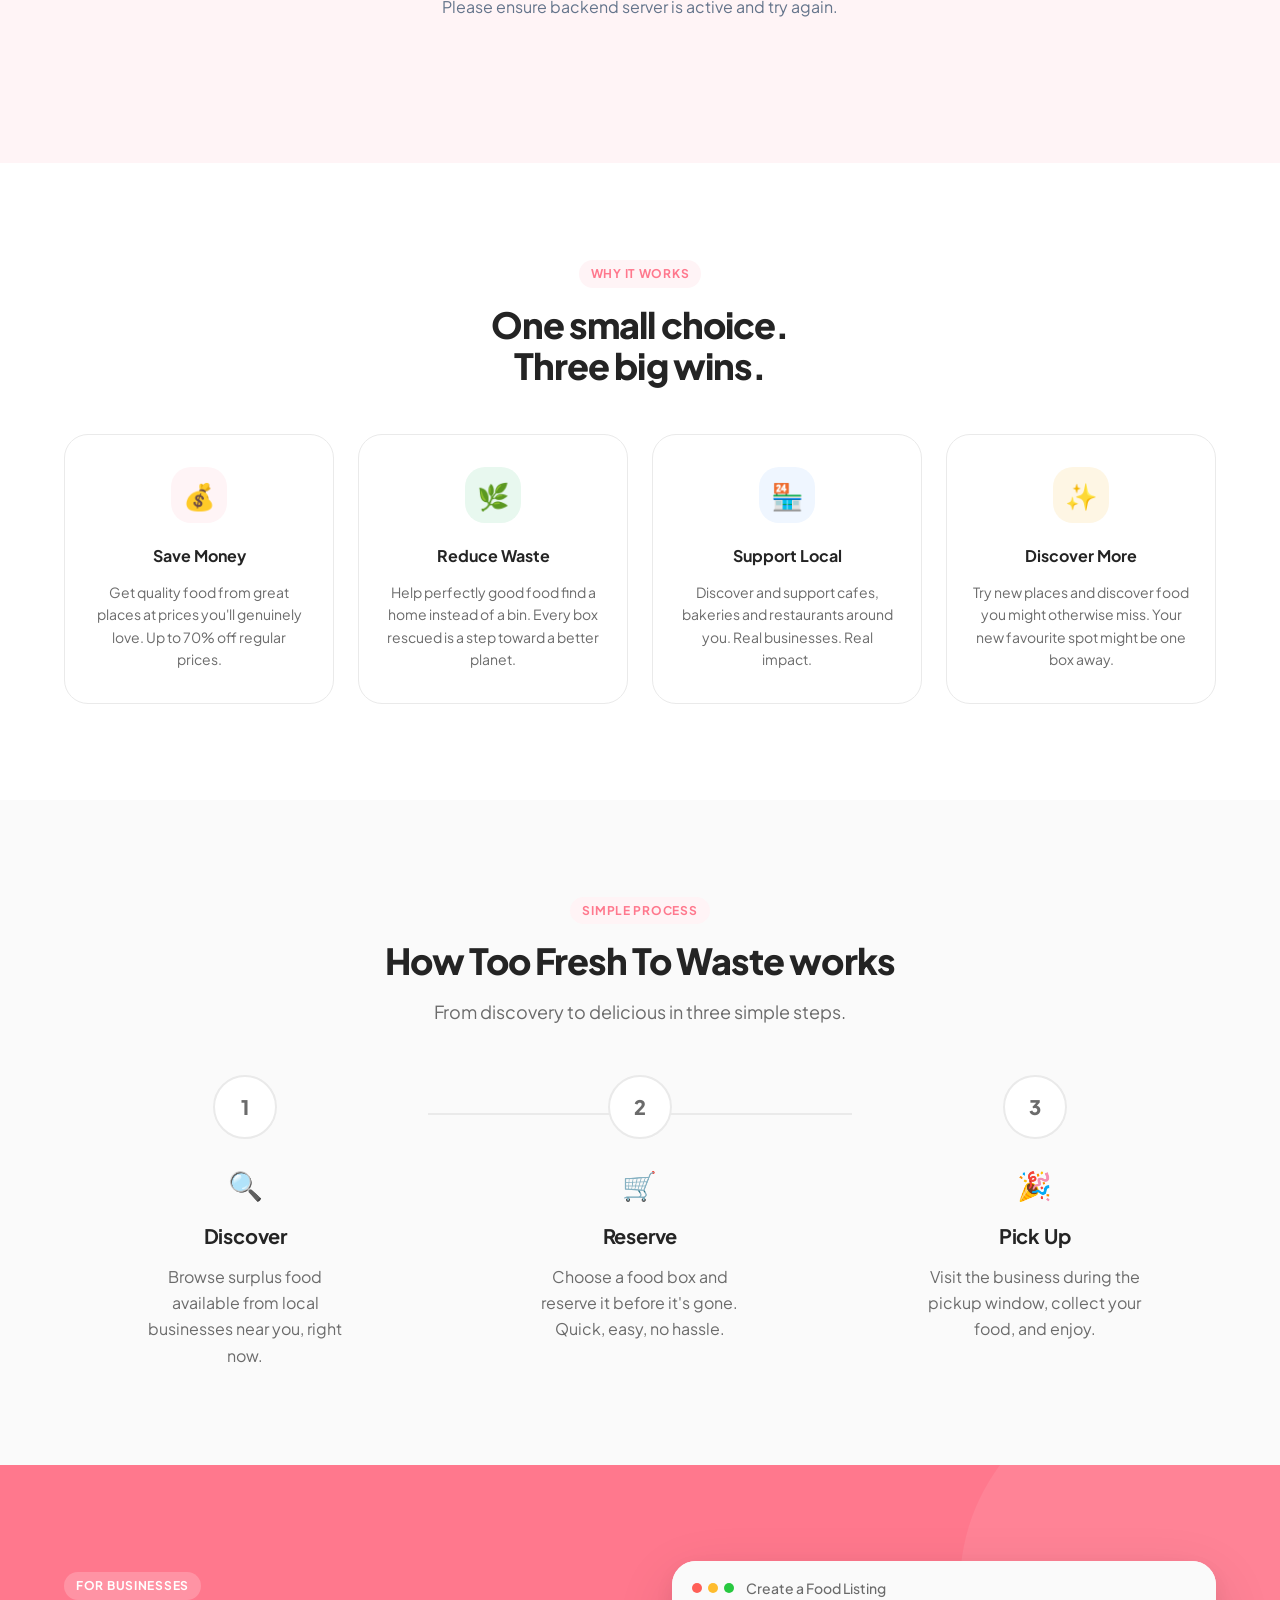
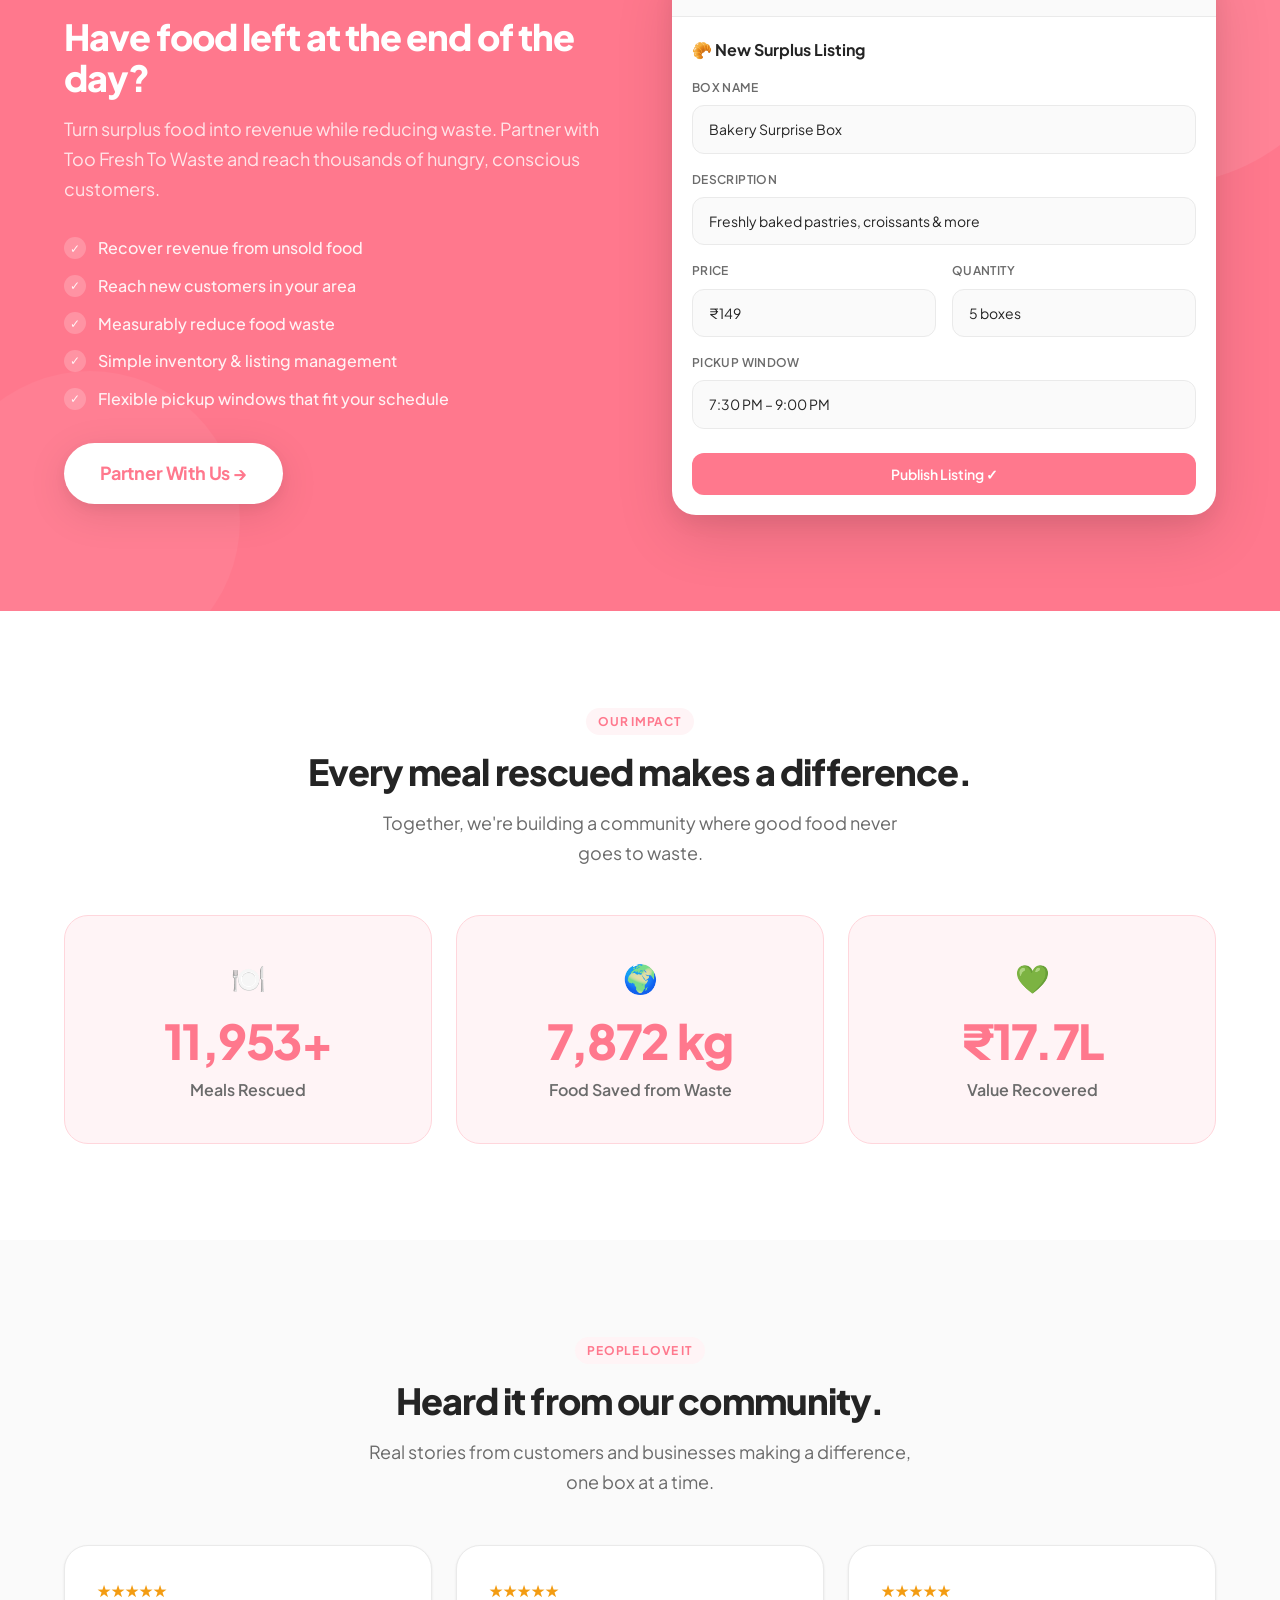
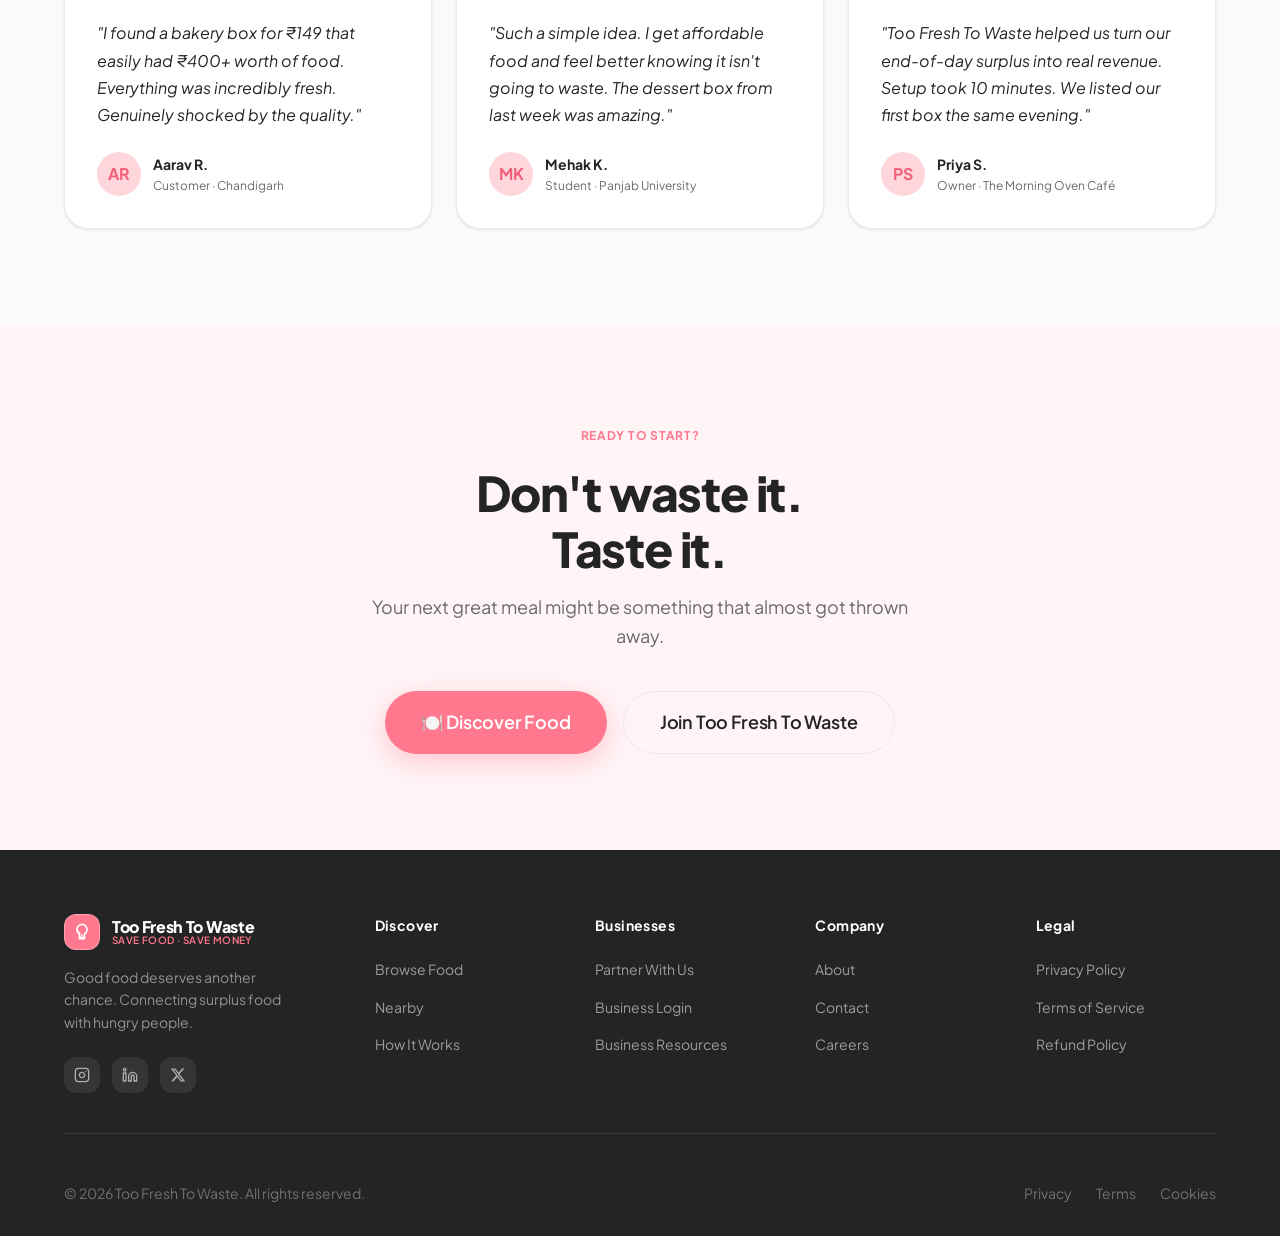
==== commit 137fa95a: "feat(payments): implement secure Razorpay payment gateway integration - Full backend payment app (or" ====
--- a/admin-dashboard.html
+++ b/admin-dashboard.html
@@ -303,14 +303,14 @@
                   <tr>
                     <th>Order #</th>
                     <th>Customer</th>
-                    <th>Customer Phone</th>
                     <th>Restaurant</th>
-                    <th>Item</th>
-                    <th>Qty</th>
+                    <th>Item / Qty</th>
                     <th>Amount</th>
-                    <th>Pickup Window</th>
-                    <th>Status</th>
+                    <th>Payment Status</th>
+                    <th>Razorpay IDs</th>
+                    <th>Order Status</th>
                     <th>Timestamp</th>
+                    <th>Actions</th>
                   </tr>
                 </thead>
                 <tbody id="allAdminOrdersTable">
@@ -533,21 +533,77 @@
         return;
       }
 
-      tbody.innerHTML = res.data.map(b => `
-        <tr>
-          <td><strong>#${b.booking_number}</strong></td>
-          <td>${b.customer_name}</td>
-          <td>${b.customer_phone || b.customer_email || '—'}</td>
-          <td>${b.restaurant_name}</td>
-          <td>${b.listing_name}</td>
-          <td>${b.quantity}</td>
-          <td><strong>₹${parseFloat(b.total_amount).toFixed(2)}</strong></td>
-          <td>${b.pickup_start} – ${b.pickup_end}</td>
-          <td><span class="badge ${getStatusBadge(b.status)}">${b.status.replace(/_/g, ' ')}</span></td>
-          <td>${new Date(b.created_at).toLocaleDateString()} ${new Date(b.created_at).toLocaleTimeString([], {hour:'2-digit', minute:'2-digit'})}</td>
-        </tr>
-      `).join('');
-    }
+      tbody.innerHTML = res.data.map(b => {
+        const isPaid = b.payment_status === 'PAID' || b.payment_status === 'PAYMENT_SUCCESS';
+        const isRefunded = b.payment_status === 'REFUNDED' || b.refund_status === 'REFUNDED';
+        const canRefund = isPaid && !isRefunded;
+
+        const payBadge = isPaid
+          ? `<span class="badge" style="background:#D1FAE5; color:#065F46;">PAID ✓</span>`
+          : isRefunded
+          ? `<span class="badge" style="background:#FEE2E2; color:#991B1B;">REFUNDED</span>`
+          : `<span class="badge" style="background:#FEF3C7; color:#92400E;">${(b.payment_status || 'PENDING').replace(/_/g, ' ')}</span>`;
+
+        const rzpIds = `
+          <div style="font-size:0.75rem; color:#475569; display:flex; flex-direction:column; gap:2px;">
+            ${b.razorpay_order_id ? `<span>Order: <code>${b.razorpay_order_id}</code></span>` : '<span>Order: —</span>'}
+            ${b.razorpay_payment_id ? `<span>Payment: <code>${b.razorpay_payment_id}</code></span>` : '<span>Payment: —</span>'}
+            ${b.refund_id ? `<span style="color:#DC2626;">Refund: <code>${b.refund_id}</code></span>` : ''}
+          </div>
+        `;
+
+        return `
+          <tr>
+            <td><strong>#${b.booking_number}</strong></td>
+            <td>
+              <div style="font-weight:700;">${b.customer_name}</div>
+              <div style="font-size:0.78rem; color:#64748B;">${b.customer_phone || b.customer_email || ''}</div>
+            </td>
+            <td>${b.restaurant_name}</td>
+            <td>${b.quantity}x ${b.listing_name}</td>
+            <td><strong>₹${parseFloat(b.total_amount).toFixed(2)}</strong></td>
+            <td>${payBadge}</td>
+            <td>${rzpIds}</td>
+            <td><span class="badge ${getStatusBadge(b.status)}">${b.status.replace(/_/g, ' ')}</span></td>
+            <td>${new Date(b.created_at).toLocaleDateString()} ${new Date(b.created_at).toLocaleTimeString([], {hour:'2-digit', minute:'2-digit'})}</td>
+            <td>
+              ${canRefund ? `
+                <button class="order-action-btn btn-cancel" onclick="triggerAdminRefund(${b.id}, '${b.booking_number}', '${b.total_amount}')">
+                  ↩ Issue Refund
+                </button>
+              ` : isRefunded ? `
+                <span style="font-size:0.78rem; color:#991B1B; font-weight:700;">Refunded</span>
+              ` : `
+                <span style="font-size:0.78rem; color:#888;">—</span>
+              `}
+            </td>
+          </tr>
+        `;
+      }).join('');
+    }
+
+    async function triggerAdminRefund(bookingId, bookingNumber, amount) {
+      const reason = prompt(
+        `Issue full Razorpay refund of ₹${parseFloat(amount).toFixed(2)} for Order #${bookingNumber}?\n\nEnter refund reason:`,
+        'Customer requested refund'
+      );
+      if (reason === null) return;
+
+      const confirmRefund = confirm(
+        `Are you sure you want to process this refund for Order #${bookingNumber}?\n\nThis will trigger the official Razorpay Refund API and restore inventory back to the food listing.`
+      );
+      if (!confirmRefund) return;
+
+      const res = await API.adminRefund(bookingId, reason);
+      if (res.ok && res.data) {
+        Realtime.notify('Refund Processed', `Order #${bookingNumber} was refunded successfully via Razorpay (Refund ID: ${res.data.refund_id})`, 'warning');
+        loadAdminOrders();
+        loadDashboardMetrics();
+      } else {
+        alert(res.data?.error || 'Failed to process refund.');
+      }
+    }
+
 
     async function loadAdminRestaurants() {
       const res = await API.getRestaurants();
